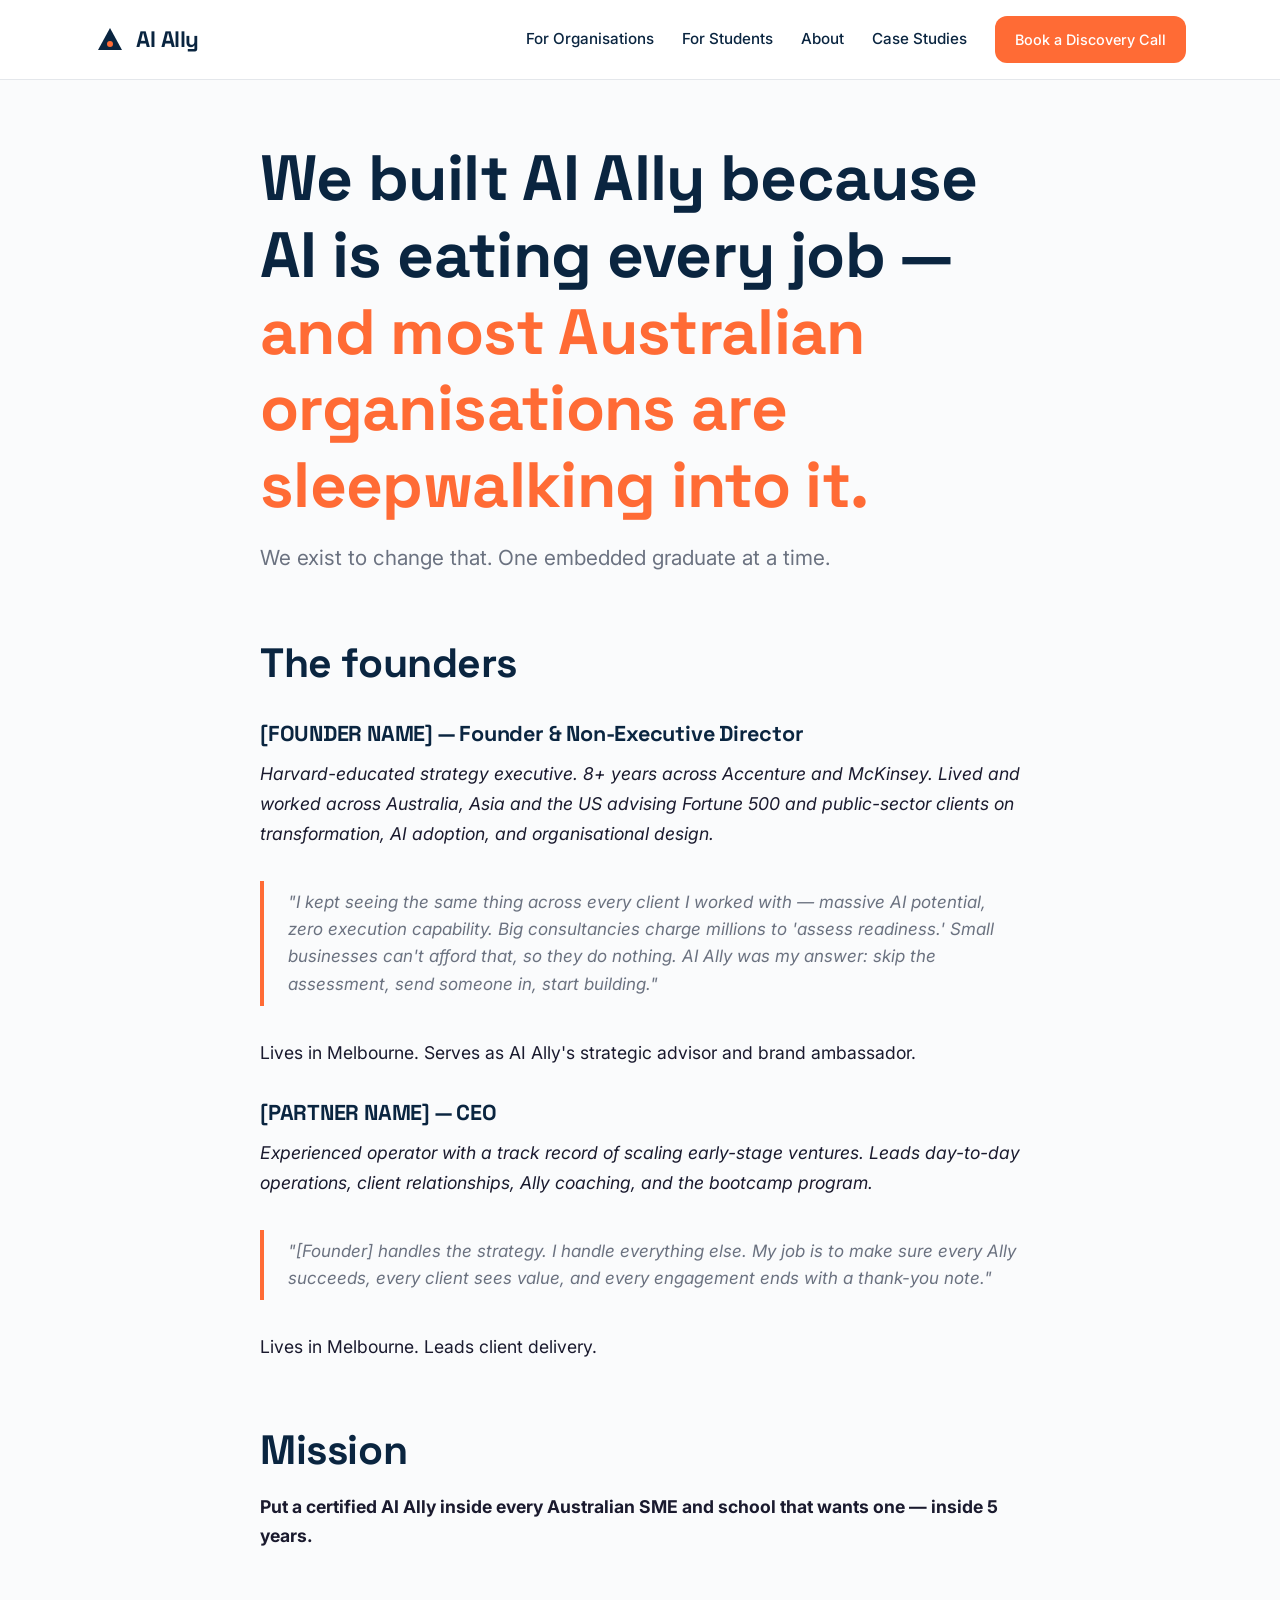
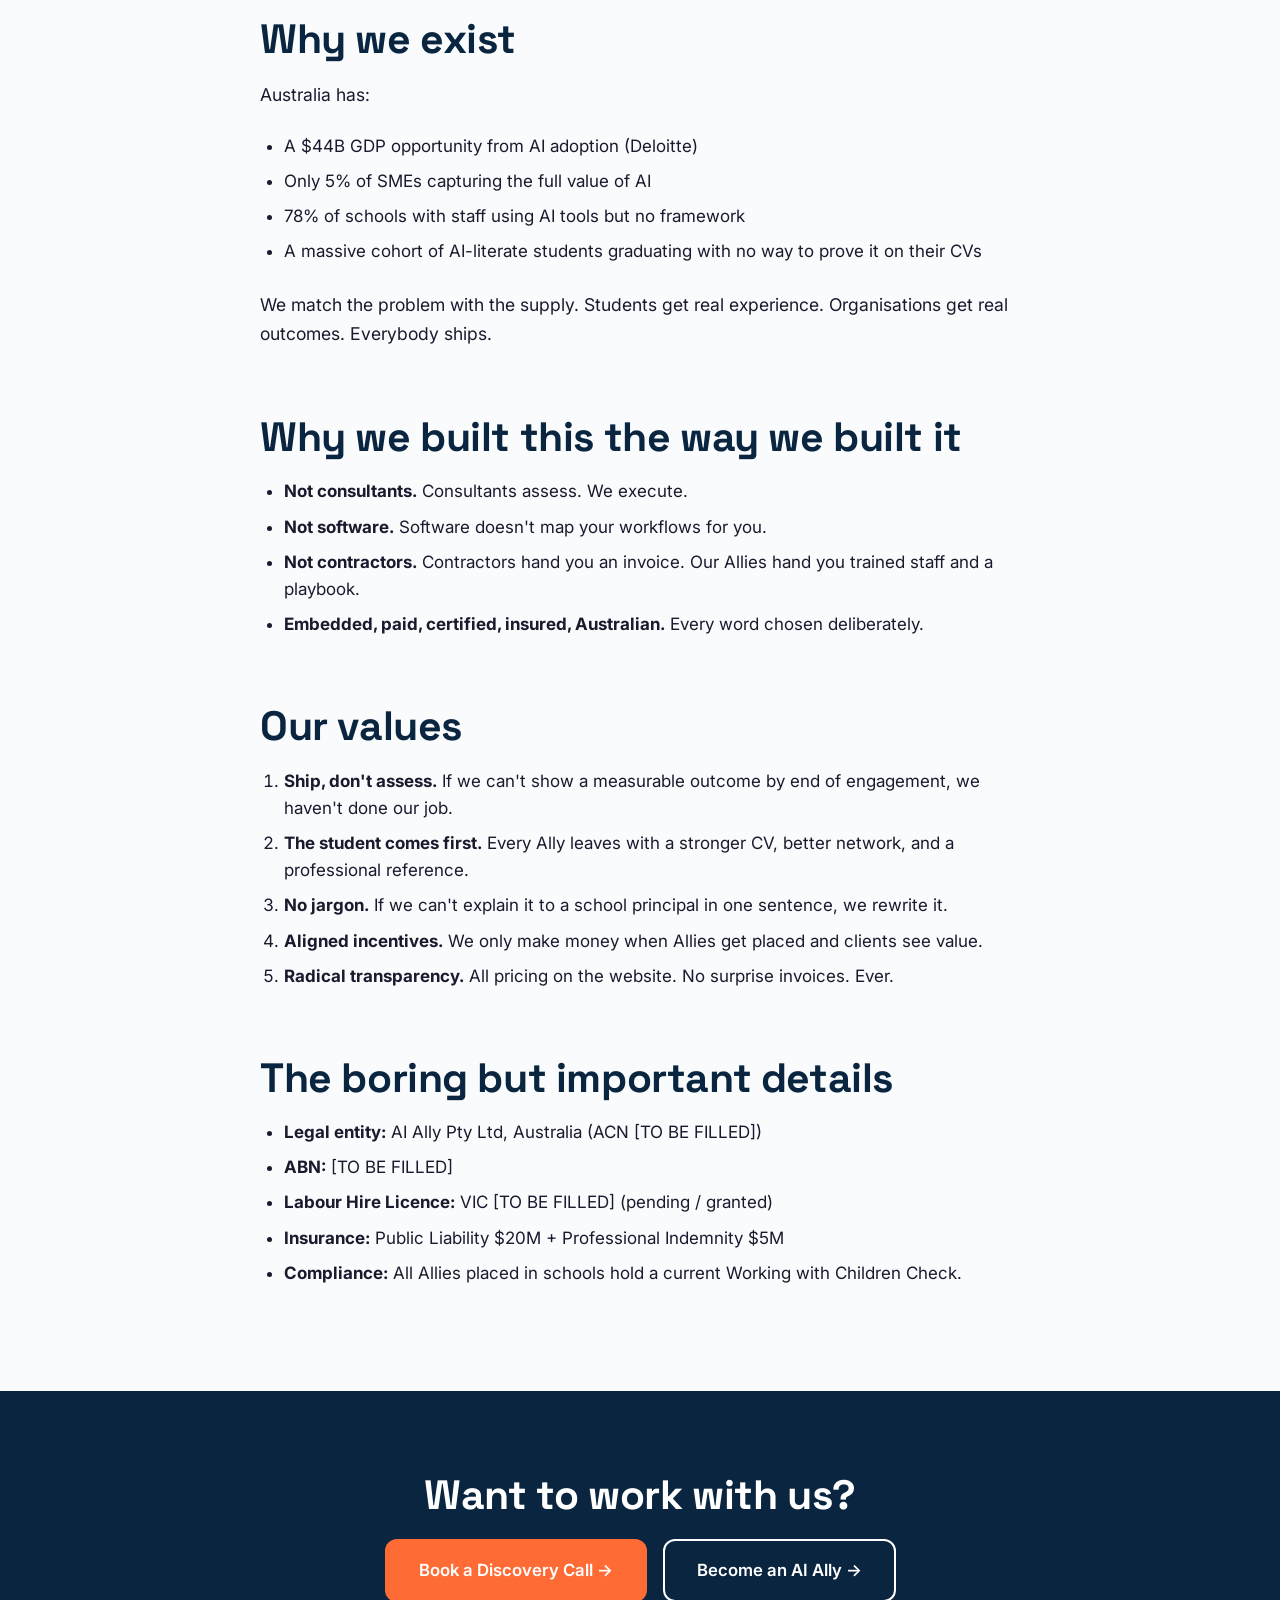
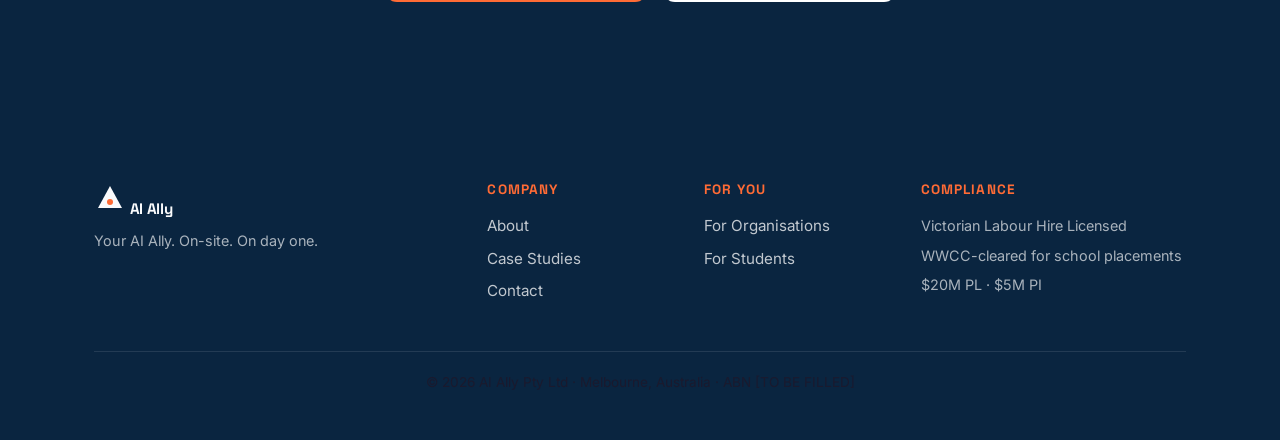
==== about.html @ 654e680d "Initial AI Ally site: 5 pages, brand locked, ready to ship" ====
<!DOCTYPE html>
<html lang="en-AU">
<head>
<meta charset="UTF-8">
<meta name="viewport" content="width=device-width, initial-scale=1.0">
<title>About — AI Ally</title>
<meta name="description" content="AI Ally was founded by a Harvard-educated strategy executive to put a certified AI specialist inside every Australian SME and school that wants one.">
<link rel="preconnect" href="https://fonts.googleapis.com">
<link rel="preconnect" href="https://fonts.gstatic.com" crossorigin>
<link href="https://fonts.googleapis.com/css2?family=Inter:wght@400;500;600&family=Space+Grotesk:wght@500;700&display=swap" rel="stylesheet">
<link rel="stylesheet" href="css/style.css">
<link rel="icon" type="image/svg+xml" href="assets/favicon.svg">
</head>
<body>

<header class="site-header">
  <div class="container nav">
    <a href="index.html" class="brand">
      <svg class="brand-mark" viewBox="0 0 32 32" aria-hidden="true"><path d="M16 4 L28 26 L4 26 Z" fill="#0A2540"/><circle cx="16" cy="20" r="3" fill="#FF6B35"/></svg>
      <span class="brand-word">AI Ally</span>
    </a>
    <nav class="nav-links">
      <a href="for-organisations.html">For Organisations</a>
      <a href="for-students.html">For Students</a>
      <a href="about.html">About</a>
      <a href="case-studies.html">Case Studies</a>
      <a href="#contact" class="btn btn-primary">Book a Discovery Call</a>
    </nav>
    <button class="nav-toggle" aria-label="Open menu" onclick="document.body.classList.toggle('nav-open')">☰</button>
  </div>
</header>

<main>

<article class="article container">

<h1>We built AI Ally because AI is eating every job —<br><span class="accent">and most Australian organisations are sleepwalking into it.</span></h1>
<p class="lede">We exist to change that. One embedded graduate at a time.</p>

<h2>The founders</h2>

<h3>[FOUNDER NAME] — Founder &amp; Non-Executive Director</h3>
<p><em>Harvard-educated strategy executive. 8+ years across Accenture and McKinsey. Lived and worked across Australia, Asia and the US advising Fortune 500 and public-sector clients on transformation, AI adoption, and organisational design.</em></p>
<blockquote>"I kept seeing the same thing across every client I worked with — massive AI potential, zero execution capability. Big consultancies charge millions to 'assess readiness.' Small businesses can't afford that, so they do nothing. AI Ally was my answer: skip the assessment, send someone in, start building."</blockquote>
<p>Lives in Melbourne. Serves as AI Ally's strategic advisor and brand ambassador.</p>

<h3>[PARTNER NAME] — CEO</h3>
<p><em>Experienced operator with a track record of scaling early-stage ventures. Leads day-to-day operations, client relationships, Ally coaching, and the bootcamp program.</em></p>
<blockquote>"[Founder] handles the strategy. I handle everything else. My job is to make sure every Ally succeeds, every client sees value, and every engagement ends with a thank-you note."</blockquote>
<p>Lives in Melbourne. Leads client delivery.</p>

<h2>Mission</h2>
<p><strong>Put a certified AI Ally inside every Australian SME and school that wants one — inside 5 years.</strong></p>

<h2>Why we exist</h2>
<p>Australia has:</p>
<ul>
  <li>A $44B GDP opportunity from AI adoption (Deloitte)</li>
  <li>Only 5% of SMEs capturing the full value of AI</li>
  <li>78% of schools with staff using AI tools but no framework</li>
  <li>A massive cohort of AI-literate students graduating with no way to prove it on their CVs</li>
</ul>
<p>We match the problem with the supply. Students get real experience. Organisations get real outcomes. Everybody ships.</p>

<h2>Why we built this the way we built it</h2>
<ul>
  <li><strong>Not consultants.</strong> Consultants assess. We execute.</li>
  <li><strong>Not software.</strong> Software doesn't map your workflows for you.</li>
  <li><strong>Not contractors.</strong> Contractors hand you an invoice. Our Allies hand you trained staff and a playbook.</li>
  <li><strong>Embedded, paid, certified, insured, Australian.</strong> Every word chosen deliberately.</li>
</ul>

<h2>Our values</h2>
<ol style="margin-left: 1.5rem;">
  <li><strong>Ship, don't assess.</strong> If we can't show a measurable outcome by end of engagement, we haven't done our job.</li>
  <li><strong>The student comes first.</strong> Every Ally leaves with a stronger CV, better network, and a professional reference.</li>
  <li><strong>No jargon.</strong> If we can't explain it to a school principal in one sentence, we rewrite it.</li>
  <li><strong>Aligned incentives.</strong> We only make money when Allies get placed and clients see value.</li>
  <li><strong>Radical transparency.</strong> All pricing on the website. No surprise invoices. Ever.</li>
</ol>

<h2>The boring but important details</h2>
<ul>
  <li><strong>Legal entity:</strong> AI Ally Pty Ltd, Australia (ACN [TO BE FILLED])</li>
  <li><strong>ABN:</strong> [TO BE FILLED]</li>
  <li><strong>Labour Hire Licence:</strong> VIC [TO BE FILLED] (pending / granted)</li>
  <li><strong>Insurance:</strong> Public Liability $20M + Professional Indemnity $5M</li>
  <li><strong>Compliance:</strong> All Allies placed in schools hold a current Working with Children Check.</li>
</ul>

</article>

<section class="cta-band" id="contact">
  <div class="container">
    <h2>Want to work with us?</h2>
    <div class="cta-row centered">
      <a href="for-organisations.html" class="btn btn-primary btn-lg">Book a Discovery Call →</a>
      <a href="for-students.html" class="btn btn-secondary btn-lg" style="color: white; border-color: white;">Become an AI Ally →</a>
    </div>
  </div>
</section>

</main>

<footer class="site-footer">
  <div class="container">
    <div class="footer-grid">
      <div>
        <a href="index.html" class="brand brand-light">
          <svg class="brand-mark" viewBox="0 0 32 32" aria-hidden="true"><path d="M16 4 L28 26 L4 26 Z" fill="#FAFBFC"/><circle cx="16" cy="20" r="3" fill="#FF6B35"/></svg>
          <span class="brand-word">AI Ally</span>
        </a>
        <p class="footer-tagline">Your AI Ally. On-site. On day one.</p>
      </div>
      <div>
        <h5>Company</h5>
        <a href="about.html">About</a>
        <a href="case-studies.html">Case Studies</a>
        <a href="#contact">Contact</a>
      </div>
      <div>
        <h5>For You</h5>
        <a href="for-organisations.html">For Organisations</a>
        <a href="for-students.html">For Students</a>
      </div>
      <div>
        <h5>Compliance</h5>
        <p>Victorian Labour Hire Licensed</p>
        <p>WWCC-cleared for school placements</p>
        <p>$20M PL · $5M PI</p>
      </div>
    </div>
    <div class="footer-bottom">
      <p>© 2026 AI Ally Pty Ltd · Melbourne, Australia · ABN [TO BE FILLED]</p>
    </div>
  </div>
</footer>

<script src="js/main.js"></script>
</body>
</html>
---- css/style.css ----
/* AI Ally — global stylesheet
   Brand: Ally Navy #0A2540 · Signal Orange #FF6B35 · Cloud White #FAFBFC · Ink #1A1A2E · Graphite #6B7280 · Mint #10B981
   Fonts: Space Grotesk (700) headings · Inter (400/500) body
*/

:root {
  --navy: #0A2540;
  --orange: #FF6B35;
  --white: #FAFBFC;
  --ink: #1A1A2E;
  --graphite: #6B7280;
  --mint: #10B981;
  --cloud: #F4F6F8;
  --border: #E4E7EB;
  --max: 1140px;
  --radius: 12px;
  --shadow: 0 2px 24px rgba(10, 37, 64, 0.08);
}

* { box-sizing: border-box; margin: 0; padding: 0; }

html { scroll-behavior: smooth; }

body {
  font-family: 'Inter', system-ui, -apple-system, sans-serif;
  font-size: 17px;
  line-height: 1.6;
  color: var(--ink);
  background: var(--white);
  -webkit-font-smoothing: antialiased;
}

h1, h2, h3, h4, h5 {
  font-family: 'Space Grotesk', system-ui, sans-serif;
  font-weight: 700;
  color: var(--navy);
  line-height: 1.2;
  letter-spacing: -0.01em;
}

h1 { font-size: clamp(2.4rem, 5vw, 4rem); margin-bottom: 1.5rem; }
h2 { font-size: clamp(1.8rem, 3.2vw, 2.6rem); margin-bottom: 1.2rem; }
h3 { font-size: 1.35rem; margin-bottom: 0.8rem; }
h4 { font-size: 1.15rem; margin-bottom: 0.6rem; }
h5 { font-size: 0.85rem; text-transform: uppercase; letter-spacing: 0.08em; color: var(--graphite); margin-bottom: 1rem; }

p { margin-bottom: 1rem; color: var(--ink); }

a { color: var(--navy); text-decoration: none; transition: color 0.2s; }
a:hover { color: var(--orange); }

.container { max-width: var(--max); margin: 0 auto; padding: 0 24px; }

.accent { color: var(--orange); }

/* Buttons */
.btn {
  display: inline-block;
  padding: 12px 24px;
  border-radius: var(--radius);
  font-weight: 600;
  font-family: inherit;
  font-size: 0.95rem;
  cursor: pointer;
  border: 2px solid transparent;
  transition: transform 0.15s, box-shadow 0.15s, background 0.15s;
  text-align: center;
}
.btn-lg { padding: 16px 32px; font-size: 1.05rem; }
.btn-primary { background: var(--orange); color: white; }
.btn-primary:hover { background: #e85a26; color: white; transform: translateY(-1px); box-shadow: 0 4px 16px rgba(255, 107, 53, 0.3); }
.btn-secondary { background: transparent; color: var(--navy); border-color: var(--navy); }
.btn-secondary:hover { background: var(--navy); color: white; }

/* Header */
.site-header {
  background: white;
  border-bottom: 1px solid var(--border);
  position: sticky;
  top: 0;
  z-index: 100;
}
.nav {
  display: flex;
  align-items: center;
  justify-content: space-between;
  padding: 16px 24px;
}
.brand {
  display: flex;
  align-items: center;
  gap: 10px;
  font-family: 'Space Grotesk', sans-serif;
  font-weight: 700;
  font-size: 1.4rem;
  color: var(--navy);
  letter-spacing: -0.02em;
}
.brand-mark { width: 32px; height: 32px; }
.brand-light { color: var(--white); }
.brand-light .brand-word { color: var(--white); }

.nav-links {
  display: flex;
  align-items: center;
  gap: 28px;
}
.nav-links a { font-weight: 500; font-size: 0.95rem; }
.nav-links .btn { font-size: 0.9rem; padding: 10px 18px; }

.nav-toggle {
  display: none;
  background: none;
  border: none;
  font-size: 1.6rem;
  cursor: pointer;
  color: var(--navy);
}

/* Hero */
.hero {
  padding: 100px 0 80px;
  background: linear-gradient(180deg, #FAFBFC 0%, #F4F6F8 100%);
  text-align: center;
}
.hero h1 { max-width: 18ch; margin: 0 auto 1.5rem; }
.lede {
  font-size: 1.25rem;
  color: var(--graphite);
  max-width: 56ch;
  margin: 0 auto 2.5rem;
  line-height: 1.5;
}
.cta-row {
  display: flex;
  gap: 16px;
  justify-content: center;
  flex-wrap: wrap;
  margin-bottom: 2.5rem;
}
.cta-row.centered { justify-content: center; }
.credibility {
  font-size: 0.9rem;
  color: var(--graphite);
  font-weight: 500;
  margin: 0;
}

/* Sections */
section { padding: 80px 0; }
section.value-props { background: white; }
section.how-it-works { background: var(--cloud); }
section.social-proof { background: white; padding: 60px 0; }
section.cta-band { background: var(--navy); color: white; text-align: center; }
section.cta-band h2 { color: white; }
section.cta-band p { color: rgba(255,255,255,0.85); margin-bottom: 2rem; font-size: 1.15rem; }

/* Grid */
.grid-3 {
  display: grid;
  grid-template-columns: repeat(auto-fit, minmax(280px, 1fr));
  gap: 28px;
  margin-top: 2rem;
}
.card {
  background: white;
  padding: 32px 28px;
  border-radius: var(--radius);
  border: 1px solid var(--border);
  transition: transform 0.2s, box-shadow 0.2s;
}
.card:hover { transform: translateY(-4px); box-shadow: var(--shadow); }
.card-num {
  font-family: 'Space Grotesk', sans-serif;
  font-weight: 700;
  font-size: 0.85rem;
  color: var(--orange);
  letter-spacing: 0.08em;
  margin-bottom: 1rem;
}
.card p { color: var(--graphite); margin-bottom: 0; }

/* Steps */
.steps {
  display: grid;
  grid-template-columns: repeat(auto-fit, minmax(240px, 1fr));
  gap: 28px;
  margin-top: 2rem;
}
.step { text-align: center; padding: 16px; }
.step-num {
  display: inline-flex;
  align-items: center;
  justify-content: center;
  width: 56px;
  height: 56px;
  background: var(--orange);
  color: white;
  border-radius: 50%;
  font-family: 'Space Grotesk', sans-serif;
  font-weight: 700;
  font-size: 1.3rem;
  margin-bottom: 1rem;
}
.step h4 { color: var(--navy); }
.step p { color: var(--graphite); }

/* Social proof */
.social-proof blockquote {
  max-width: 720px;
  margin: 0 auto;
  font-family: 'Space Grotesk', sans-serif;
  font-weight: 500;
  font-size: 1.4rem;
  line-height: 1.5;
  color: var(--navy);
  text-align: center;
  font-style: italic;
}
.social-proof cite {
  display: block;
  margin-top: 1.5rem;
  font-size: 0.95rem;
  color: var(--graphite);
  font-style: normal;
  font-family: 'Inter', sans-serif;
  font-weight: 500;
}

/* Article (long-form pages) */
.article {
  padding: 60px 0 80px;
  max-width: 760px;
  margin: 0 auto;
}
.article h1 { text-align: left; margin-bottom: 1rem; }
.article h2 { margin-top: 3rem; margin-bottom: 1rem; padding-top: 1rem; }
.article h3 { margin-top: 2rem; margin-bottom: 0.8rem; }
.article p { font-size: 1.1rem; line-height: 1.7; margin-bottom: 1.4rem; color: var(--ink); }
.article ul { margin: 1rem 0 1.5rem 1.5rem; }
.article li { margin-bottom: 0.5rem; line-height: 1.6; }
.article .lede { text-align: left; max-width: none; margin: 0 0 2rem; font-size: 1.3rem; color: var(--graphite); }
.article blockquote { border-left: 4px solid var(--orange); padding: 0.5rem 0 0.5rem 1.5rem; margin: 2rem 0; font-style: italic; color: var(--graphite); }

/* Pricing table */
.pricing {
  display: grid;
  grid-template-columns: repeat(auto-fit, minmax(260px, 1fr));
  gap: 24px;
  margin: 2rem 0;
}
.tier {
  background: white;
  border: 1px solid var(--border);
  border-radius: var(--radius);
  padding: 28px;
  text-align: center;
}
.tier.featured { border-color: var(--orange); border-width: 2px; box-shadow: var(--shadow); }
.tier h3 { color: var(--navy); margin-bottom: 0.5rem; }
.tier .scope { color: var(--graphite); font-size: 0.95rem; margin-bottom: 1rem; min-height: 3rem; }
.tier .price { font-family: 'Space Grotesk', sans-serif; font-weight: 700; font-size: 1.8rem; color: var(--orange); margin-bottom: 0.5rem; }
.tier .price-note { font-size: 0.85rem; color: var(--graphite); }

/* FAQ */
.faq details {
  background: var(--cloud);
  padding: 20px 24px;
  border-radius: var(--radius);
  margin-bottom: 12px;
  border: 1px solid var(--border);
}
.faq summary {
  cursor: pointer;
  font-weight: 600;
  color: var(--navy);
  list-style: none;
  font-size: 1.05rem;
}
.faq summary::-webkit-details-marker { display: none; }
.faq summary::after {
  content: '+';
  float: right;
  font-size: 1.4rem;
  color: var(--orange);
  font-weight: 700;
  transition: transform 0.2s;
}
.faq details[open] summary::after { content: '−'; }
.faq details p { margin-top: 1rem; margin-bottom: 0; color: var(--ink); }

/* Footer */
.site-footer {
  background: var(--navy);
  color: white;
  padding: 60px 0 30px;
}
.footer-grid {
  display: grid;
  grid-template-columns: 2fr 1fr 1fr 1.5fr;
  gap: 40px;
  margin-bottom: 40px;
}
.footer-grid h5 { color: var(--orange); }
.footer-grid a { display: block; color: rgba(255,255,255,0.75); margin-bottom: 8px; font-size: 0.95rem; }
.footer-grid a:hover { color: var(--orange); }
.footer-grid p { color: rgba(255,255,255,0.65); font-size: 0.9rem; margin-bottom: 6px; }
.footer-tagline { color: rgba(255,255,255,0.7); margin-top: 0.5rem; font-size: 0.9rem; }
.footer-bottom {
  border-top: 1px solid rgba(255,255,255,0.1);
  padding-top: 20px;
  text-align: center;
  font-size: 0.85rem;
  color: rgba(255,255,255,0.5);
}

/* Responsive */
@media (max-width: 820px) {
  .nav-links { display: none; position: fixed; top: 64px; left: 0; right: 0; flex-direction: column; background: white; padding: 24px; gap: 16px; box-shadow: 0 4px 12px rgba(0,0,0,0.06); }
  body.nav-open .nav-links { display: flex; }
  .nav-toggle { display: block; }
  .footer-grid { grid-template-columns: 1fr 1fr; gap: 30px; }
  section { padding: 60px 0; }
  .hero { padding: 60px 0; }
}

@media (max-width: 480px) {
  .footer-grid { grid-template-columns: 1fr; }
  .btn-lg { width: 100%; }
  .cta-row { flex-direction: column; align-items: stretch; }
}
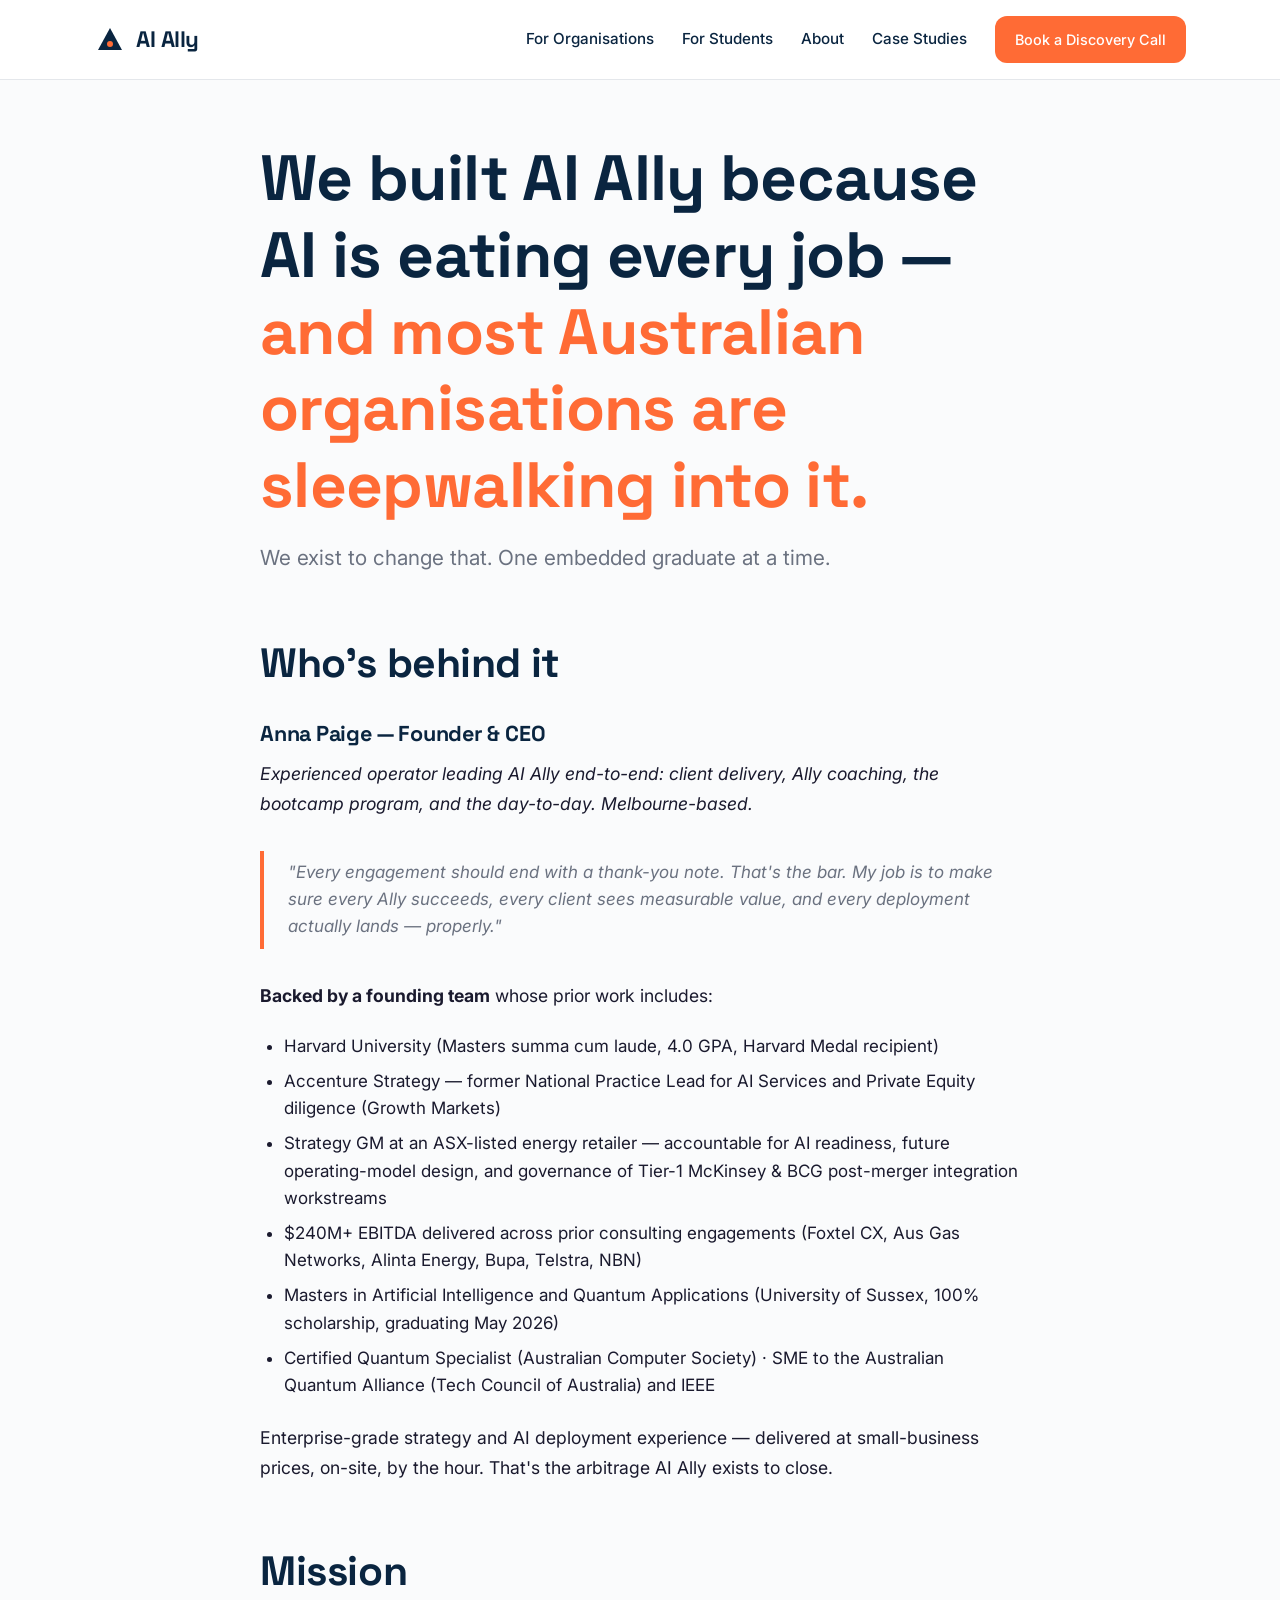
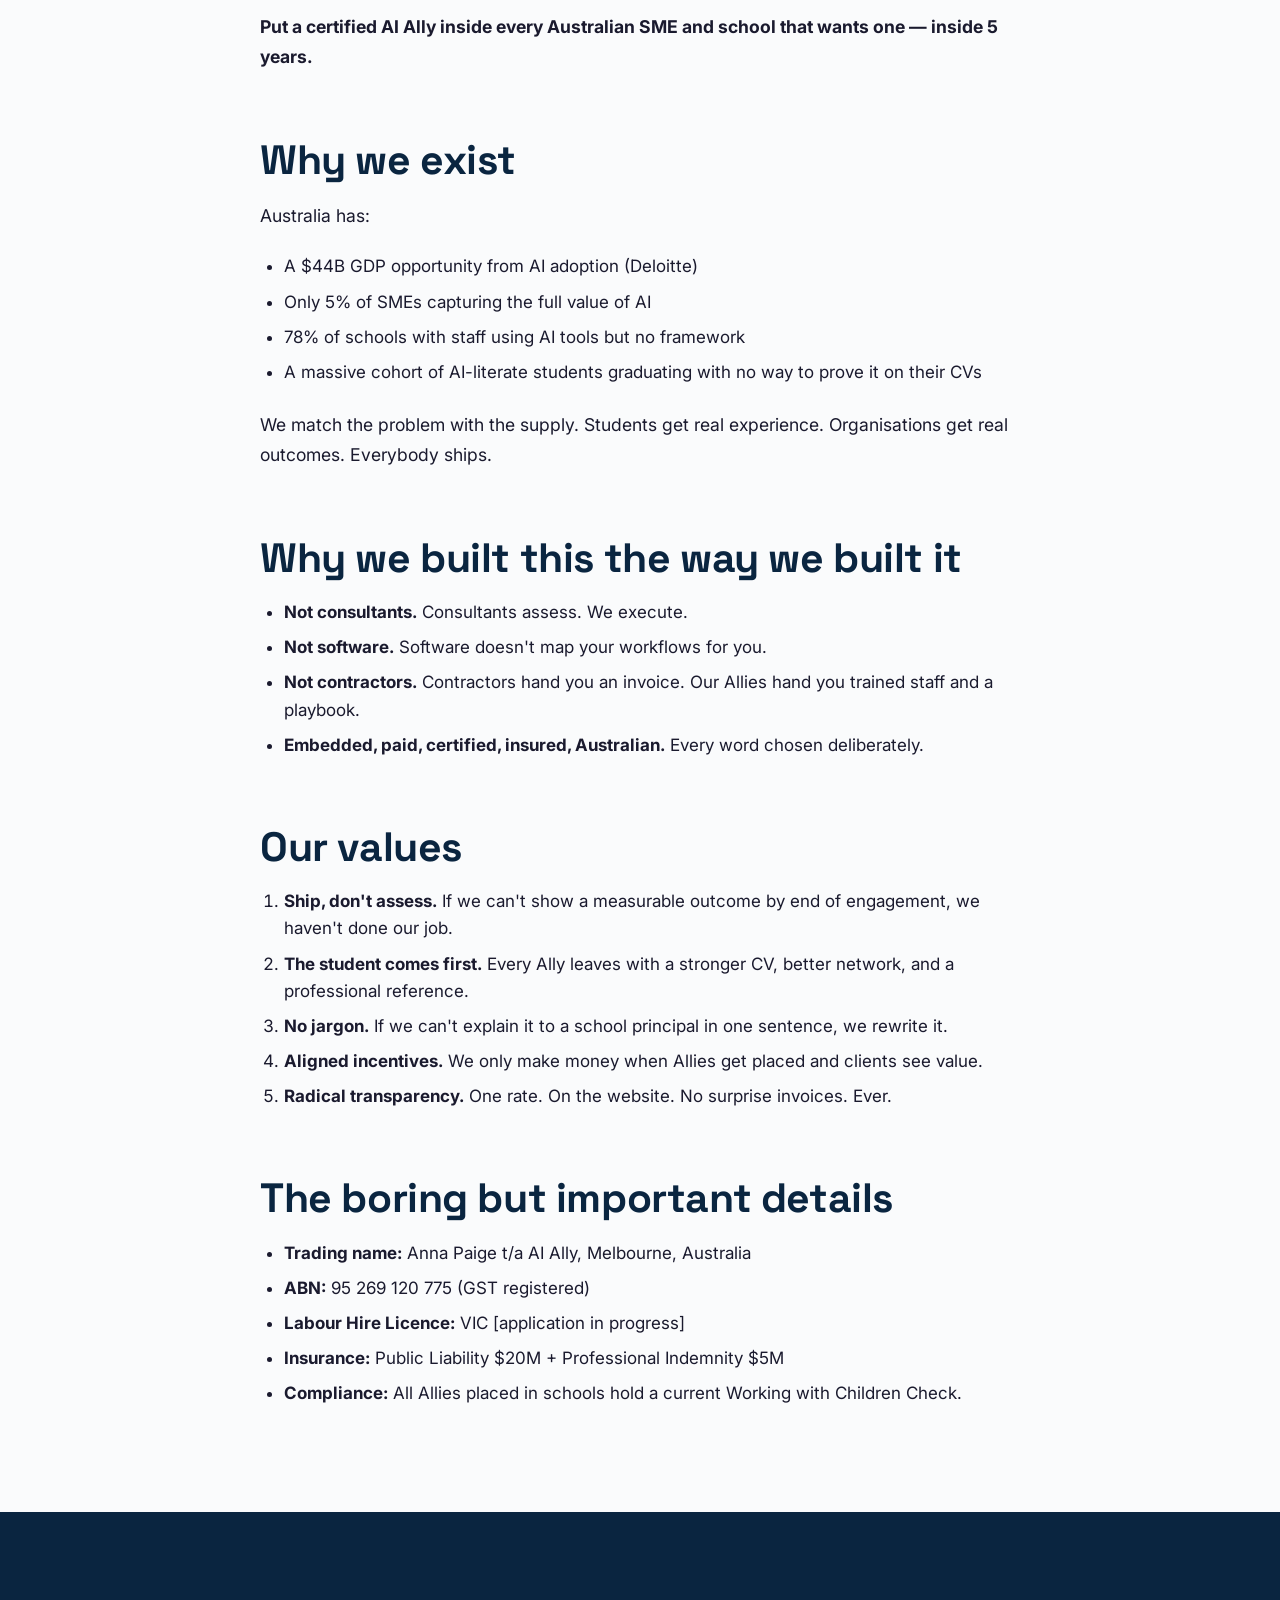
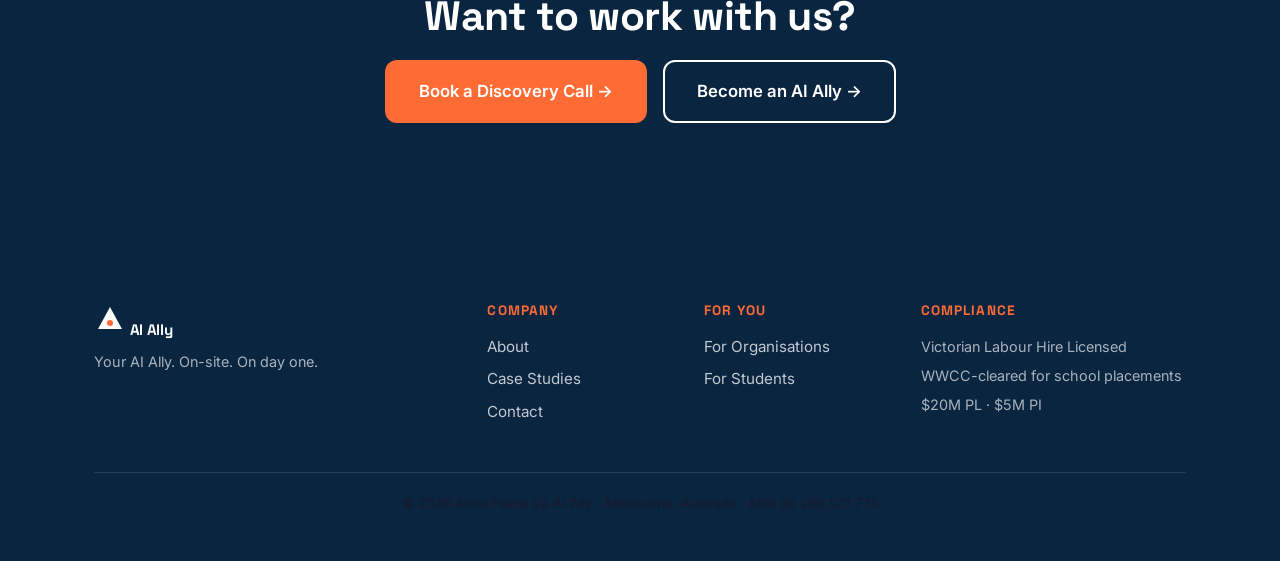
==== commit 5aa9c0bb: "Complete website content: CV-grounded case studies, student testimonials, bind aially.com.au - index" ====
--- a/about.html
+++ b/about.html
@@ -4,7 +4,7 @@
 <meta charset="UTF-8">
 <meta name="viewport" content="width=device-width, initial-scale=1.0">
 <title>About — AI Ally</title>
-<meta name="description" content="AI Ally was founded by a Harvard-educated strategy executive to put a certified AI specialist inside every Australian SME and school that wants one.">
+<meta name="description" content="AI Ally puts a certified AI specialist inside every Australian SME and school that wants one. Drop-in genius, by the hour.">
 <link rel="preconnect" href="https://fonts.googleapis.com">
 <link rel="preconnect" href="https://fonts.gstatic.com" crossorigin>
 <link href="https://fonts.googleapis.com/css2?family=Inter:wght@400;500;600&family=Space+Grotesk:wght@500;700&display=swap" rel="stylesheet">
@@ -37,17 +37,22 @@
 <h1>We built AI Ally because AI is eating every job —<br><span class="accent">and most Australian organisations are sleepwalking into it.</span></h1>
 <p class="lede">We exist to change that. One embedded graduate at a time.</p>
 
-<h2>The founders</h2>
+<h2>Who's behind it</h2>
 
-<h3>[FOUNDER NAME] — Founder &amp; Non-Executive Director</h3>
-<p><em>Harvard-educated strategy executive. 8+ years across Accenture and McKinsey. Lived and worked across Australia, Asia and the US advising Fortune 500 and public-sector clients on transformation, AI adoption, and organisational design.</em></p>
-<blockquote>"I kept seeing the same thing across every client I worked with — massive AI potential, zero execution capability. Big consultancies charge millions to 'assess readiness.' Small businesses can't afford that, so they do nothing. AI Ally was my answer: skip the assessment, send someone in, start building."</blockquote>
-<p>Lives in Melbourne. Serves as AI Ally's strategic advisor and brand ambassador.</p>
+<h3>Anna Paige — Founder &amp; CEO</h3>
+<p><em>Experienced operator leading AI Ally end-to-end: client delivery, Ally coaching, the bootcamp program, and the day-to-day. Melbourne-based.</em></p>
+<blockquote>"Every engagement should end with a thank-you note. That's the bar. My job is to make sure every Ally succeeds, every client sees measurable value, and every deployment actually lands — properly."</blockquote>
 
-<h3>[PARTNER NAME] — CEO</h3>
-<p><em>Experienced operator with a track record of scaling early-stage ventures. Leads day-to-day operations, client relationships, Ally coaching, and the bootcamp program.</em></p>
-<blockquote>"[Founder] handles the strategy. I handle everything else. My job is to make sure every Ally succeeds, every client sees value, and every engagement ends with a thank-you note."</blockquote>
-<p>Lives in Melbourne. Leads client delivery.</p>
+<p><strong>Backed by a founding team</strong> whose prior work includes:</p>
+<ul>
+  <li>Harvard University (Masters summa cum laude, 4.0 GPA, Harvard Medal recipient)</li>
+  <li>Accenture Strategy — former National Practice Lead for AI Services and Private Equity diligence (Growth Markets)</li>
+  <li>Strategy GM at an ASX-listed energy retailer — accountable for AI readiness, future operating-model design, and governance of Tier-1 McKinsey &amp; BCG post-merger integration workstreams</li>
+  <li>$240M+ EBITDA delivered across prior consulting engagements (Foxtel CX, Aus Gas Networks, Alinta Energy, Bupa, Telstra, NBN)</li>
+  <li>Masters in Artificial Intelligence and Quantum Applications (University of Sussex, 100% scholarship, graduating May 2026)</li>
+  <li>Certified Quantum Specialist (Australian Computer Society) · SME to the Australian Quantum Alliance (Tech Council of Australia) and IEEE</li>
+</ul>
+<p>Enterprise-grade strategy and AI deployment experience — delivered at small-business prices, on-site, by the hour. That's the arbitrage AI Ally exists to close.</p>
 
 <h2>Mission</h2>
 <p><strong>Put a certified AI Ally inside every Australian SME and school that wants one — inside 5 years.</strong></p>
@@ -76,14 +81,14 @@
   <li><strong>The student comes first.</strong> Every Ally leaves with a stronger CV, better network, and a professional reference.</li>
   <li><strong>No jargon.</strong> If we can't explain it to a school principal in one sentence, we rewrite it.</li>
   <li><strong>Aligned incentives.</strong> We only make money when Allies get placed and clients see value.</li>
-  <li><strong>Radical transparency.</strong> All pricing on the website. No surprise invoices. Ever.</li>
+  <li><strong>Radical transparency.</strong> One rate. On the website. No surprise invoices. Ever.</li>
 </ol>
 
 <h2>The boring but important details</h2>
 <ul>
-  <li><strong>Legal entity:</strong> AI Ally Pty Ltd, Australia (ACN [TO BE FILLED])</li>
-  <li><strong>ABN:</strong> [TO BE FILLED]</li>
-  <li><strong>Labour Hire Licence:</strong> VIC [TO BE FILLED] (pending / granted)</li>
+  <li><strong>Trading name:</strong> Anna Paige t/a AI Ally, Melbourne, Australia</li>
+  <li><strong>ABN:</strong> 95 269 120 775 (GST registered)</li>
+  <li><strong>Labour Hire Licence:</strong> VIC [application in progress]</li>
   <li><strong>Insurance:</strong> Public Liability $20M + Professional Indemnity $5M</li>
   <li><strong>Compliance:</strong> All Allies placed in schools hold a current Working with Children Check.</li>
 </ul>
@@ -131,7 +136,7 @@
       </div>
     </div>
     <div class="footer-bottom">
-      <p>© 2026 AI Ally Pty Ltd · Melbourne, Australia · ABN [TO BE FILLED]</p>
+      <p>© 2026 Anna Paige t/a AI Ally · Melbourne, Australia · ABN 95 269 120 775</p>
     </div>
   </div>
 </footer>
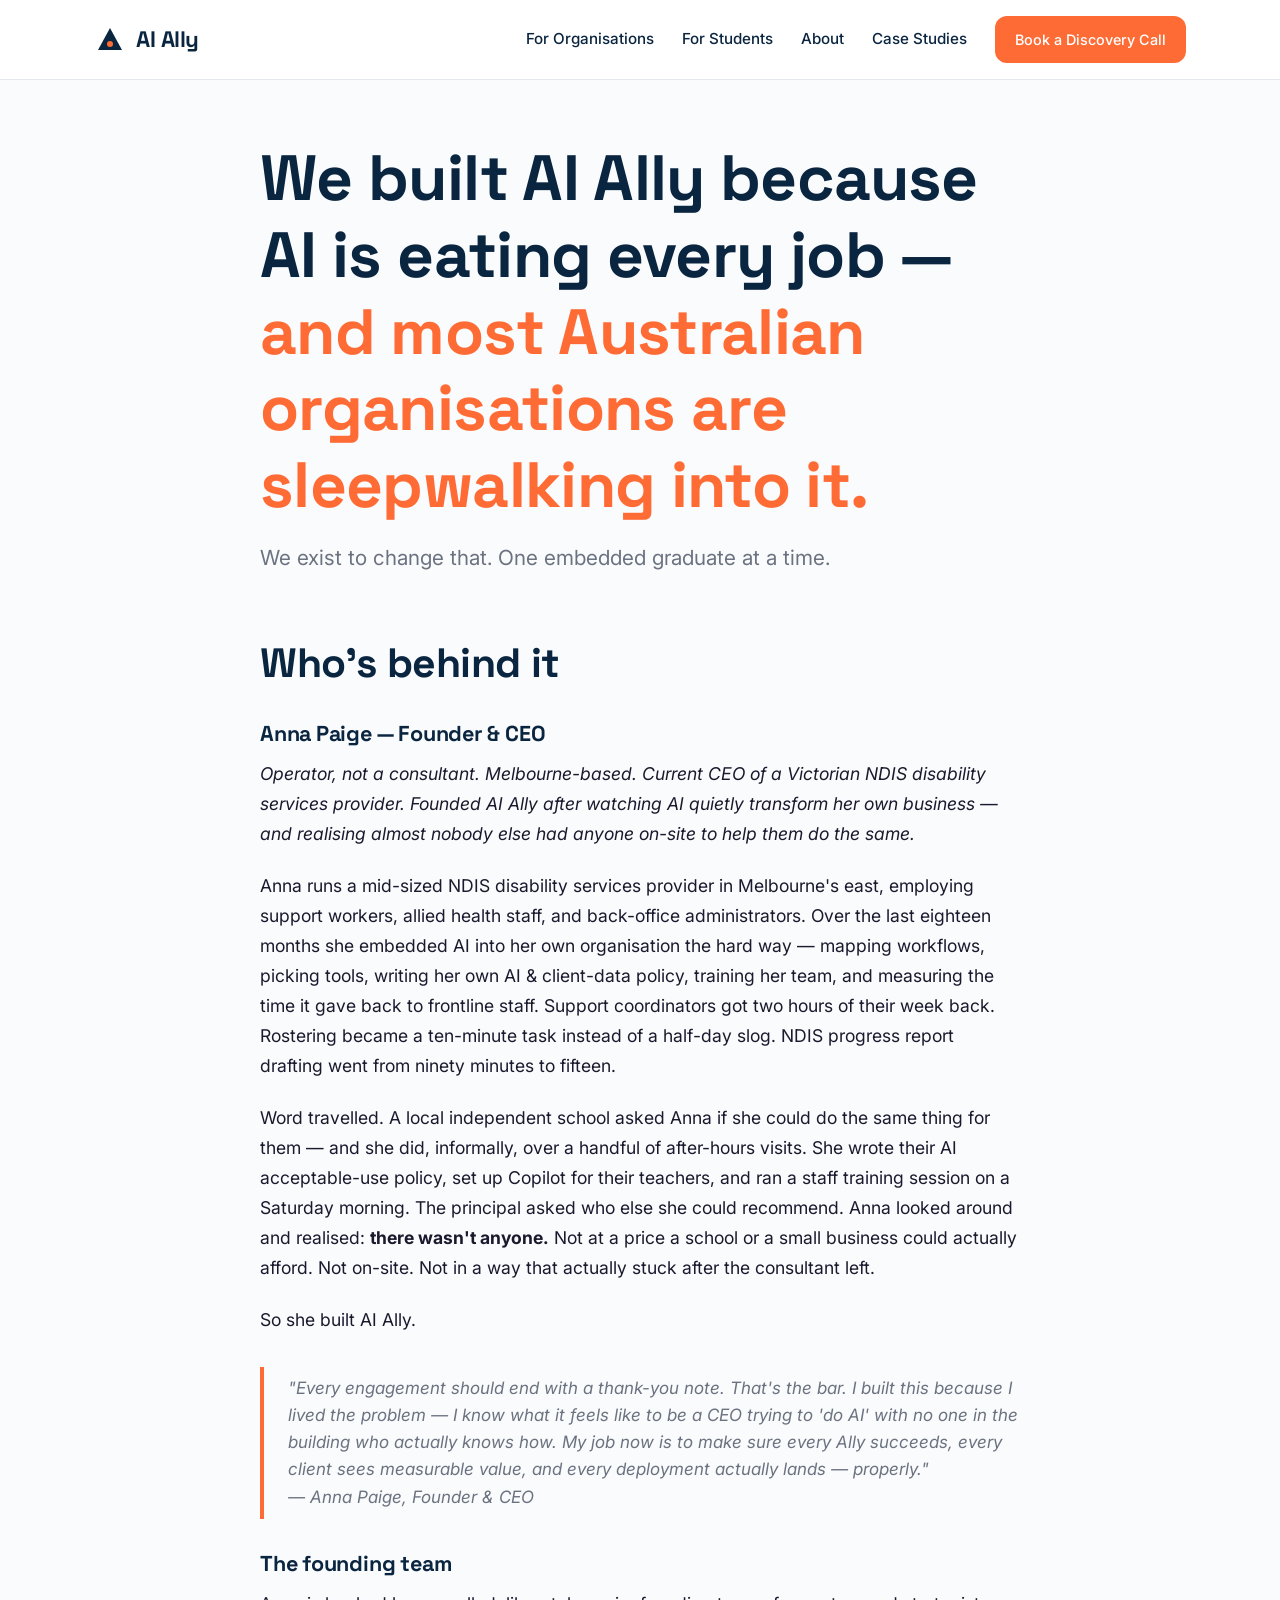
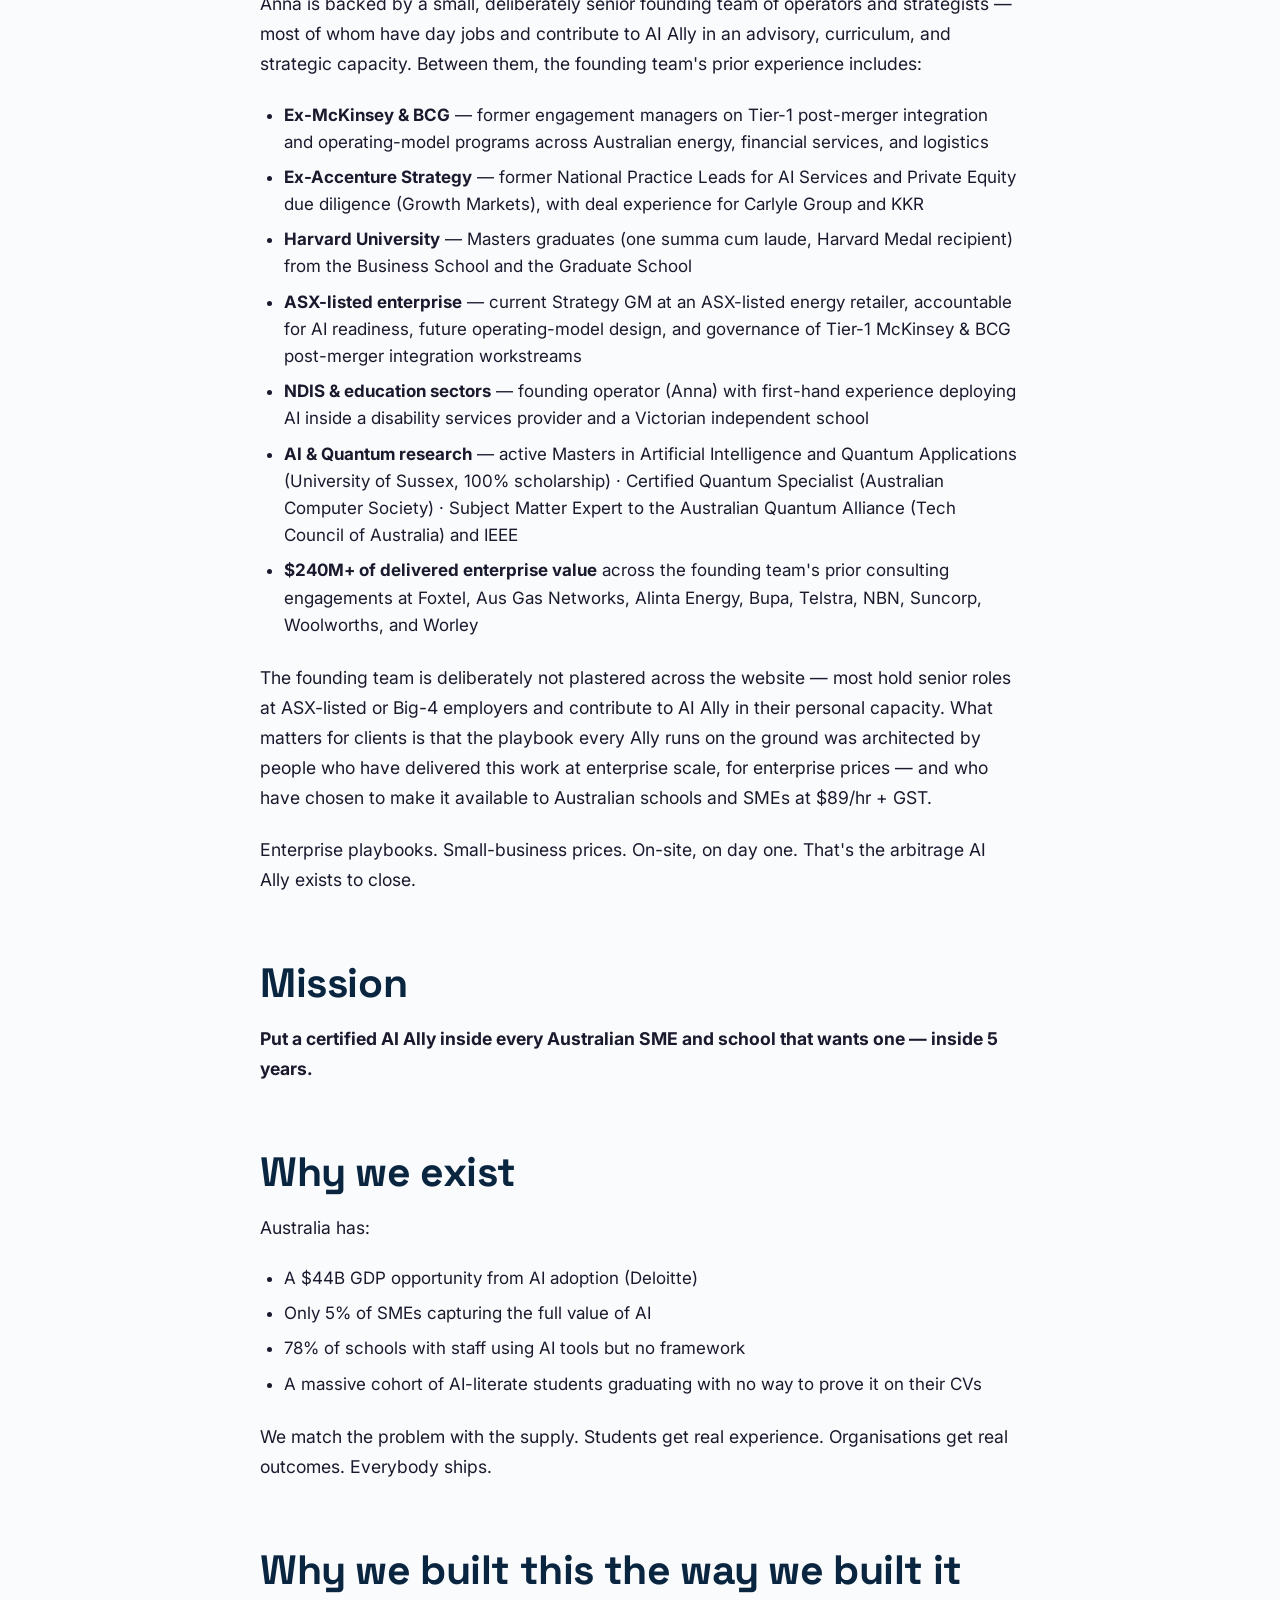
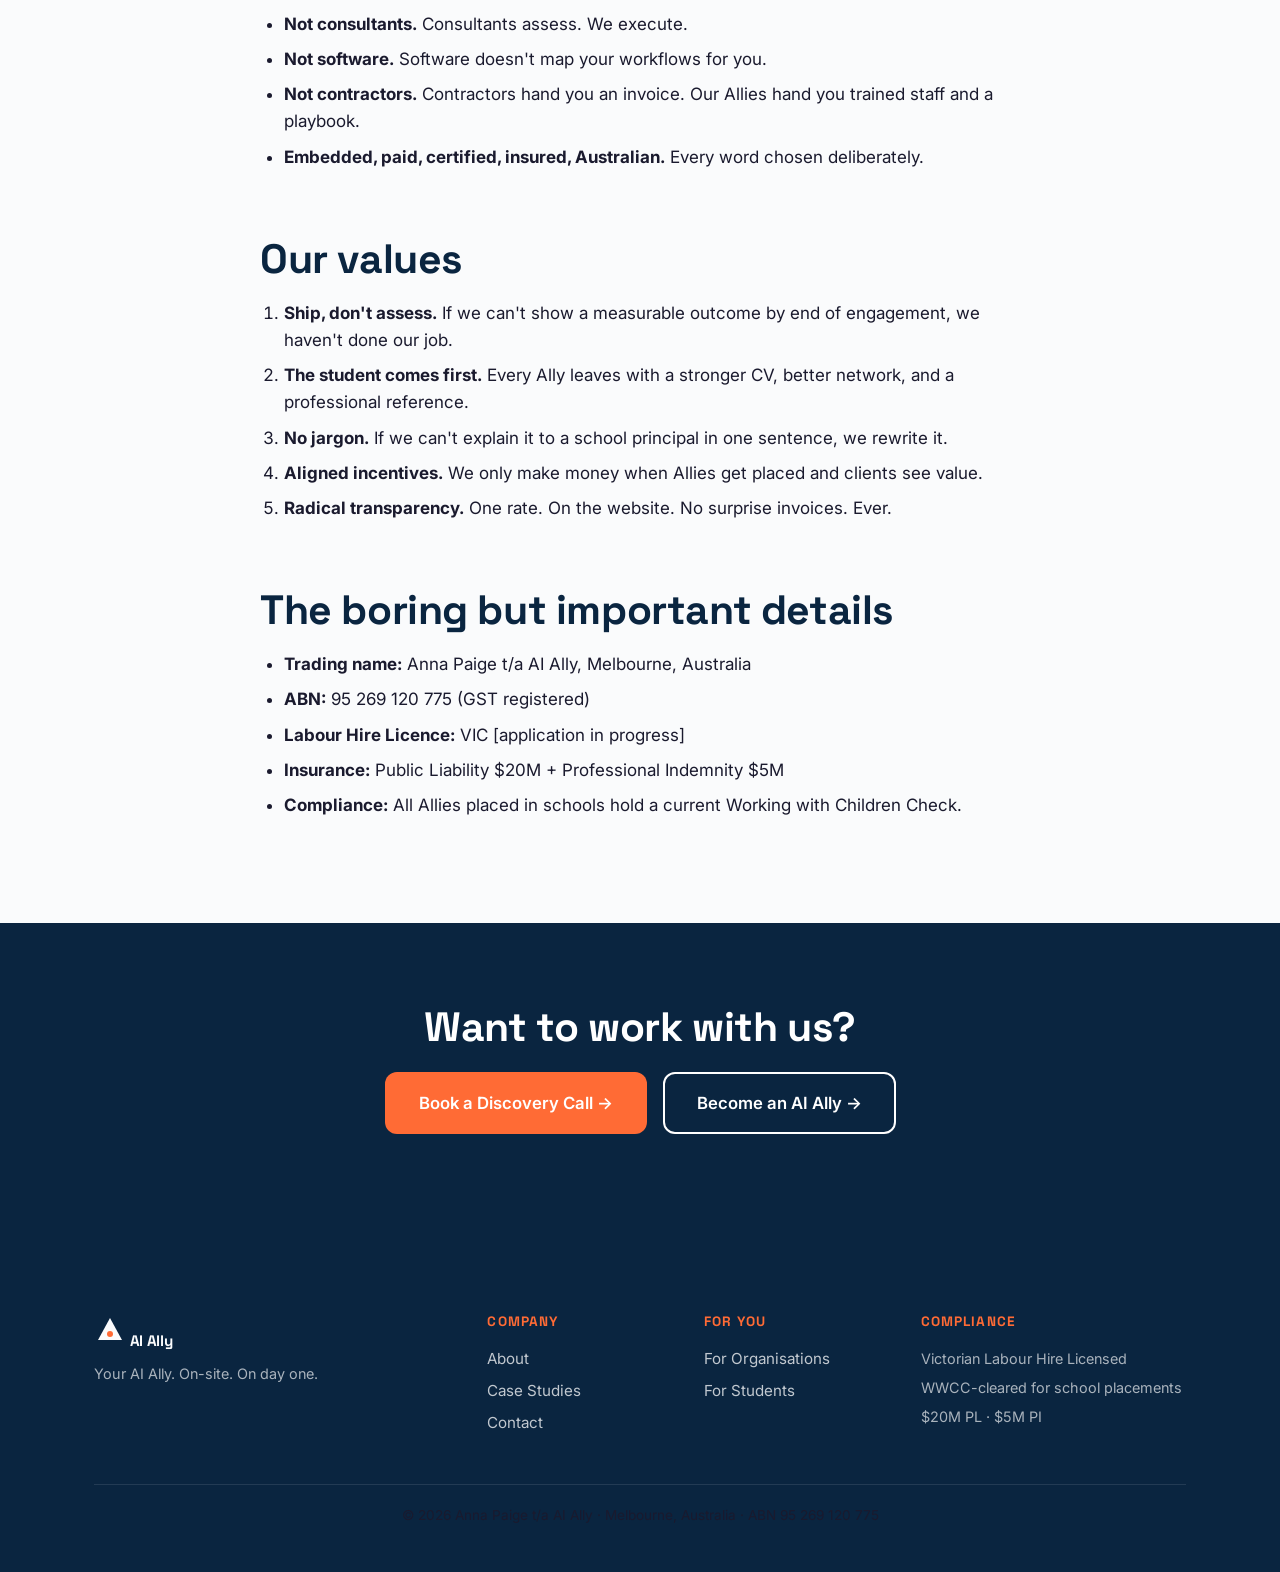
==== commit bf53173c: "Rewrite about: Anna Paige NDIS-CEO origin story + broaden founding team voice - about.html: Anna Pai" ====
--- a/about.html
+++ b/about.html
@@ -40,19 +40,29 @@
 <h2>Who's behind it</h2>
 
 <h3>Anna Paige — Founder &amp; CEO</h3>
-<p><em>Experienced operator leading AI Ally end-to-end: client delivery, Ally coaching, the bootcamp program, and the day-to-day. Melbourne-based.</em></p>
-<blockquote>"Every engagement should end with a thank-you note. That's the bar. My job is to make sure every Ally succeeds, every client sees measurable value, and every deployment actually lands — properly."</blockquote>
+<p><em>Operator, not a consultant. Melbourne-based. Current CEO of a Victorian NDIS disability services provider. Founded AI Ally after watching AI quietly transform her own business — and realising almost nobody else had anyone on-site to help them do the same.</em></p>
 
-<p><strong>Backed by a founding team</strong> whose prior work includes:</p>
+<p>Anna runs a mid-sized NDIS disability services provider in Melbourne's east, employing support workers, allied health staff, and back-office administrators. Over the last eighteen months she embedded AI into her own organisation the hard way — mapping workflows, picking tools, writing her own AI &amp; client-data policy, training her team, and measuring the time it gave back to frontline staff. Support coordinators got two hours of their week back. Rostering became a ten-minute task instead of a half-day slog. NDIS progress report drafting went from ninety minutes to fifteen.</p>
+
+<p>Word travelled. A local independent school asked Anna if she could do the same thing for them — and she did, informally, over a handful of after-hours visits. She wrote their AI acceptable-use policy, set up Copilot for their teachers, and ran a staff training session on a Saturday morning. The principal asked who else she could recommend. Anna looked around and realised: <strong>there wasn't anyone.</strong> Not at a price a school or a small business could actually afford. Not on-site. Not in a way that actually stuck after the consultant left.</p>
+
+<p>So she built AI Ally.</p>
+
+<blockquote>"Every engagement should end with a thank-you note. That's the bar. I built this because I lived the problem — I know what it feels like to be a CEO trying to 'do AI' with no one in the building who actually knows how. My job now is to make sure every Ally succeeds, every client sees measurable value, and every deployment actually lands — properly."<br>— Anna Paige, Founder &amp; CEO</blockquote>
+
+<h3>The founding team</h3>
+<p>Anna is backed by a small, deliberately senior founding team of operators and strategists — most of whom have day jobs and contribute to AI Ally in an advisory, curriculum, and strategic capacity. Between them, the founding team's prior experience includes:</p>
 <ul>
-  <li>Harvard University (Masters summa cum laude, 4.0 GPA, Harvard Medal recipient)</li>
-  <li>Accenture Strategy — former National Practice Lead for AI Services and Private Equity diligence (Growth Markets)</li>
-  <li>Strategy GM at an ASX-listed energy retailer — accountable for AI readiness, future operating-model design, and governance of Tier-1 McKinsey &amp; BCG post-merger integration workstreams</li>
-  <li>$240M+ EBITDA delivered across prior consulting engagements (Foxtel CX, Aus Gas Networks, Alinta Energy, Bupa, Telstra, NBN)</li>
-  <li>Masters in Artificial Intelligence and Quantum Applications (University of Sussex, 100% scholarship, graduating May 2026)</li>
-  <li>Certified Quantum Specialist (Australian Computer Society) · SME to the Australian Quantum Alliance (Tech Council of Australia) and IEEE</li>
+  <li><strong>Ex-McKinsey &amp; BCG</strong> — former engagement managers on Tier-1 post-merger integration and operating-model programs across Australian energy, financial services, and logistics</li>
+  <li><strong>Ex-Accenture Strategy</strong> — former National Practice Leads for AI Services and Private Equity due diligence (Growth Markets), with deal experience for Carlyle Group and KKR</li>
+  <li><strong>Harvard University</strong> — Masters graduates (one summa cum laude, Harvard Medal recipient) from the Business School and the Graduate School</li>
+  <li><strong>ASX-listed enterprise</strong> — current Strategy GM at an ASX-listed energy retailer, accountable for AI readiness, future operating-model design, and governance of Tier-1 McKinsey &amp; BCG post-merger integration workstreams</li>
+  <li><strong>NDIS &amp; education sectors</strong> — founding operator (Anna) with first-hand experience deploying AI inside a disability services provider and a Victorian independent school</li>
+  <li><strong>AI &amp; Quantum research</strong> — active Masters in Artificial Intelligence and Quantum Applications (University of Sussex, 100% scholarship) · Certified Quantum Specialist (Australian Computer Society) · Subject Matter Expert to the Australian Quantum Alliance (Tech Council of Australia) and IEEE</li>
+  <li><strong>$240M+ of delivered enterprise value</strong> across the founding team's prior consulting engagements at Foxtel, Aus Gas Networks, Alinta Energy, Bupa, Telstra, NBN, Suncorp, Woolworths, and Worley</li>
 </ul>
-<p>Enterprise-grade strategy and AI deployment experience — delivered at small-business prices, on-site, by the hour. That's the arbitrage AI Ally exists to close.</p>
+<p>The founding team is deliberately not plastered across the website — most hold senior roles at ASX-listed or Big-4 employers and contribute to AI Ally in their personal capacity. What matters for clients is that the playbook every Ally runs on the ground was architected by people who have delivered this work at enterprise scale, for enterprise prices — and who have chosen to make it available to Australian schools and SMEs at $89/hr + GST.</p>
+<p>Enterprise playbooks. Small-business prices. On-site, on day one. That's the arbitrage AI Ally exists to close.</p>
 
 <h2>Mission</h2>
 <p><strong>Put a certified AI Ally inside every Australian SME and school that wants one — inside 5 years.</strong></p>
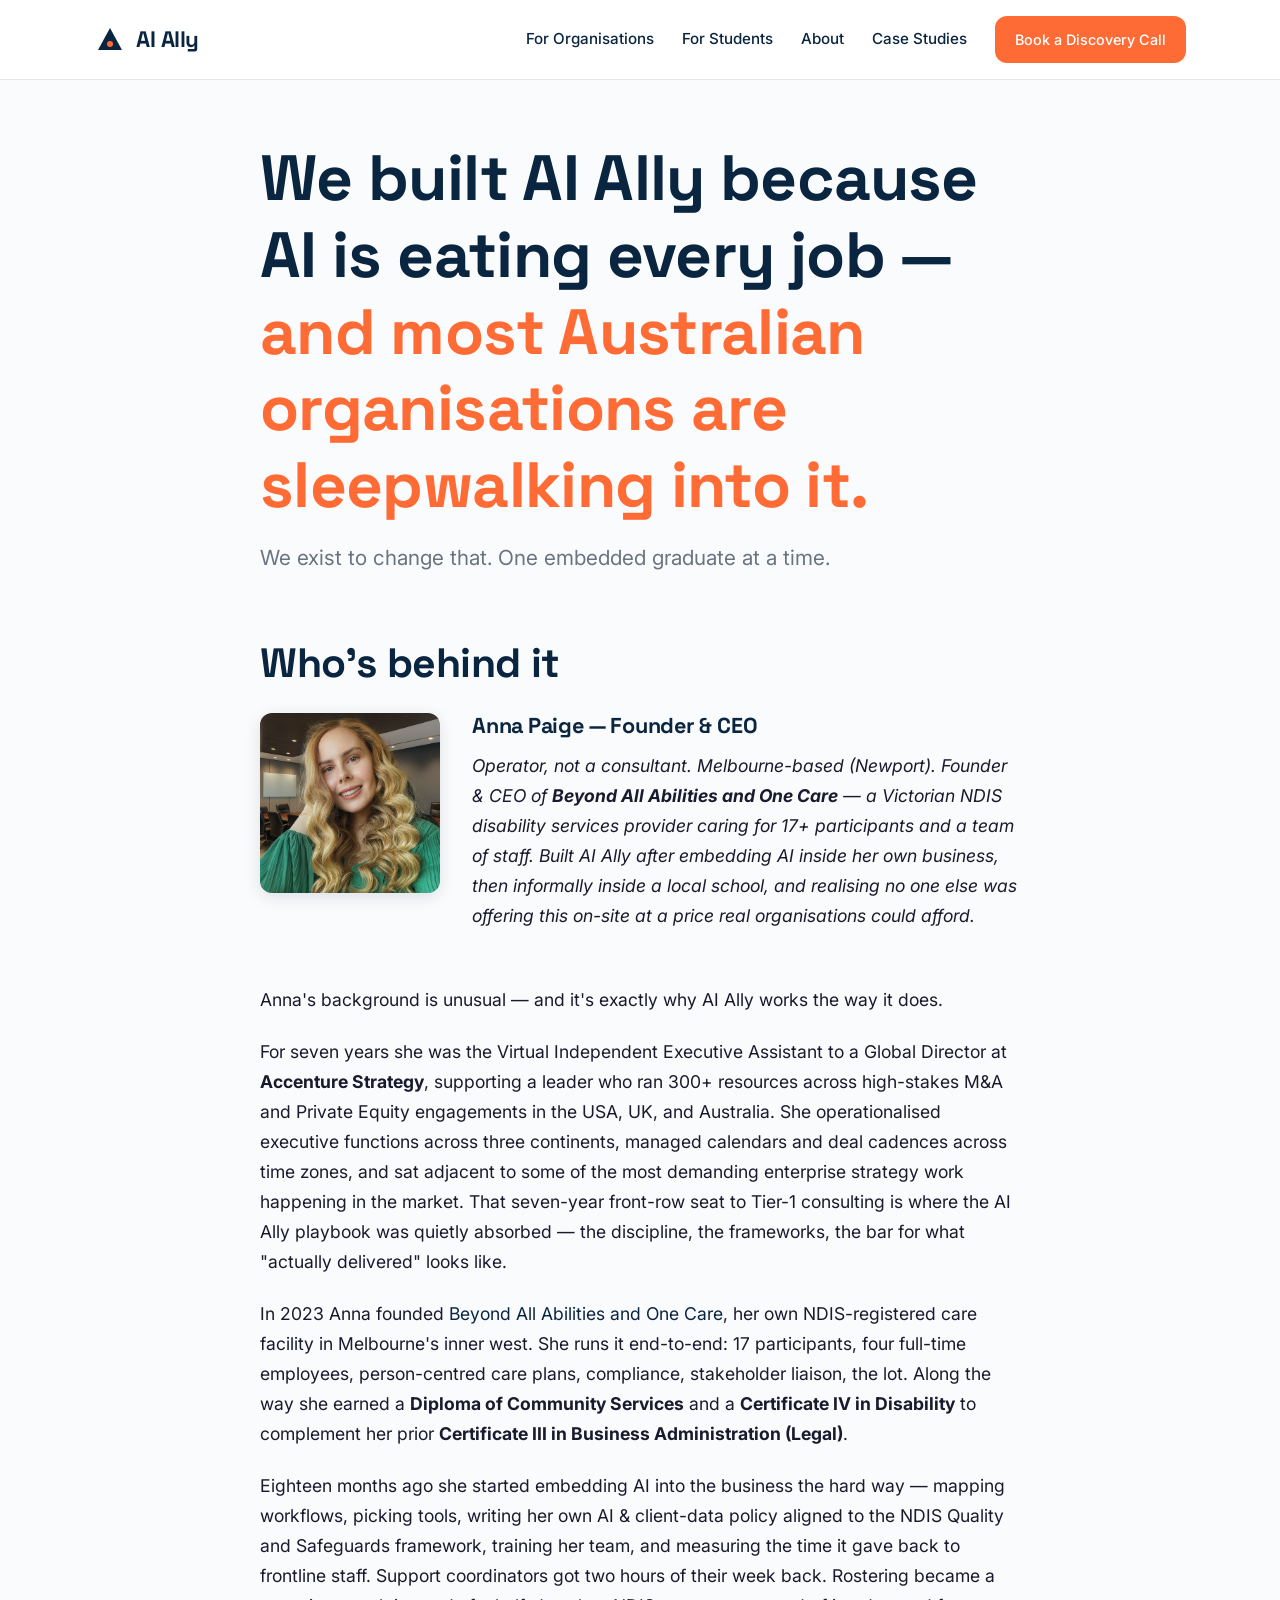
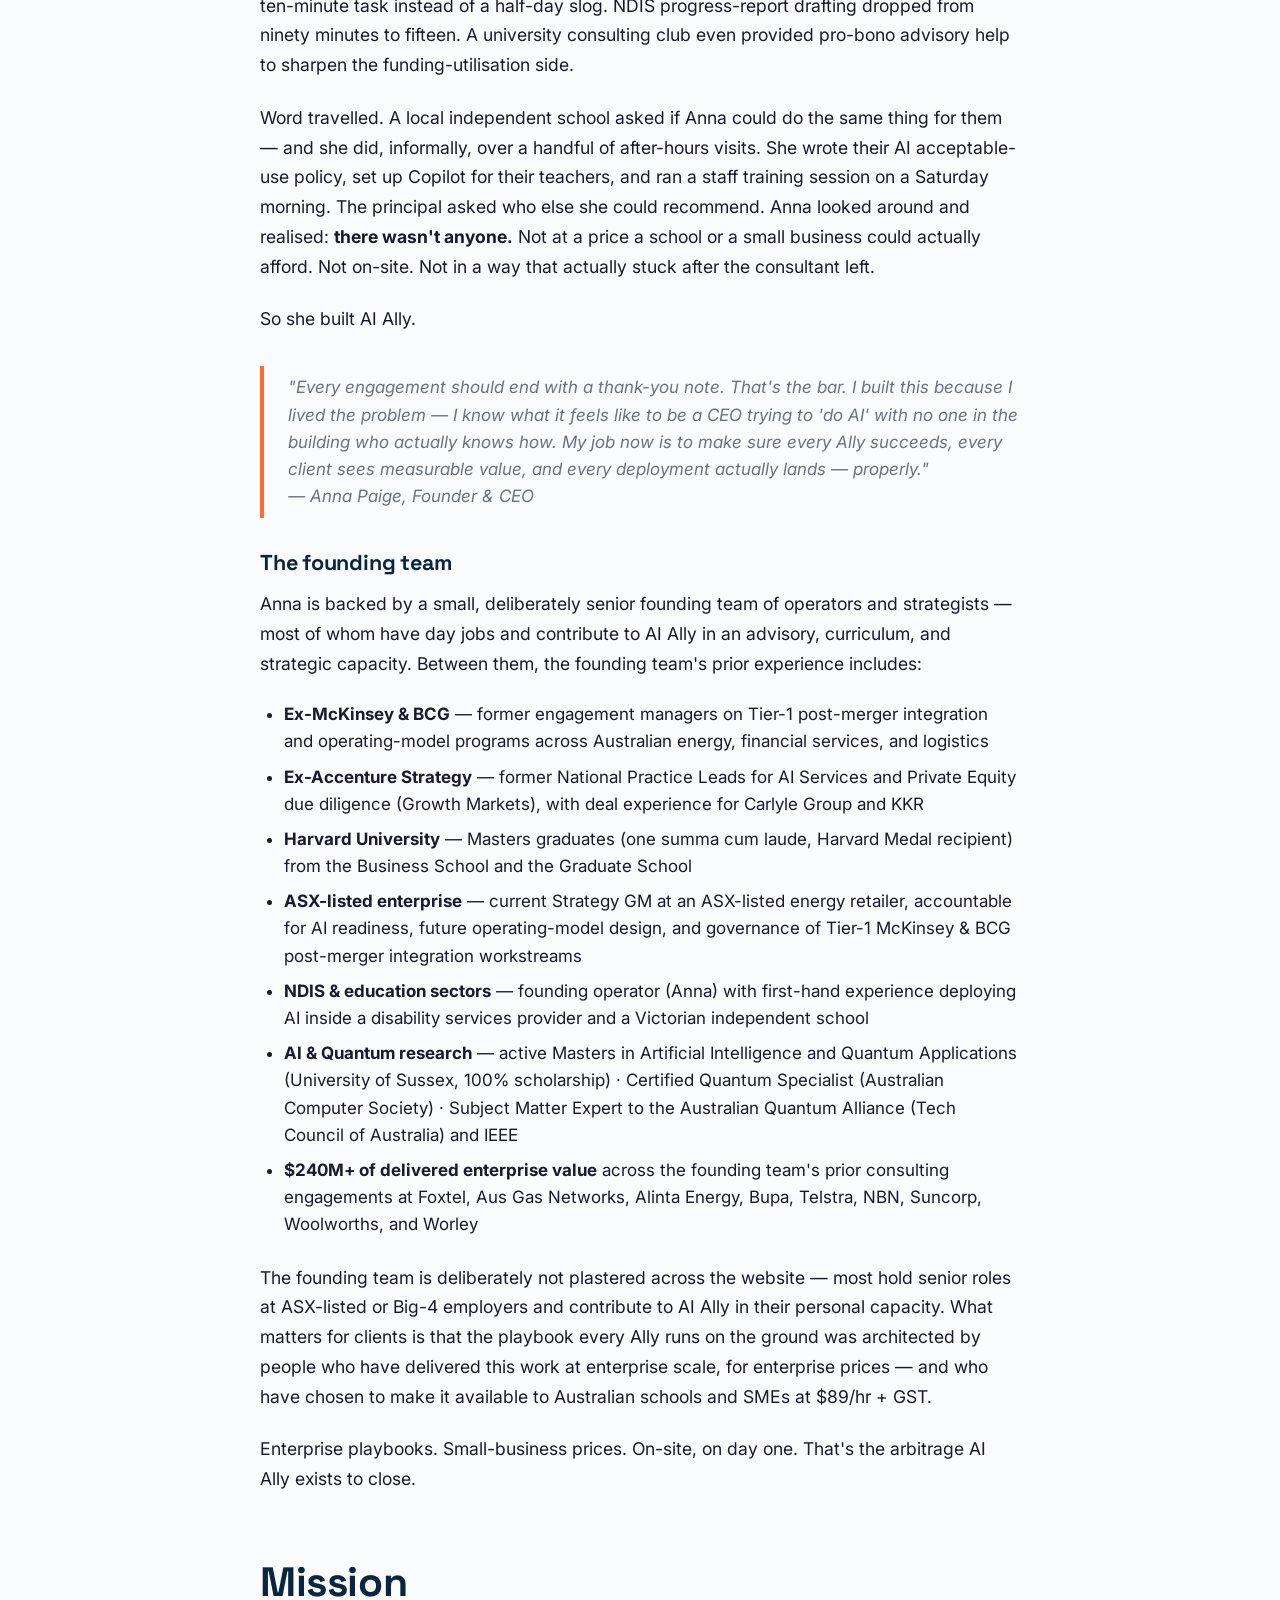
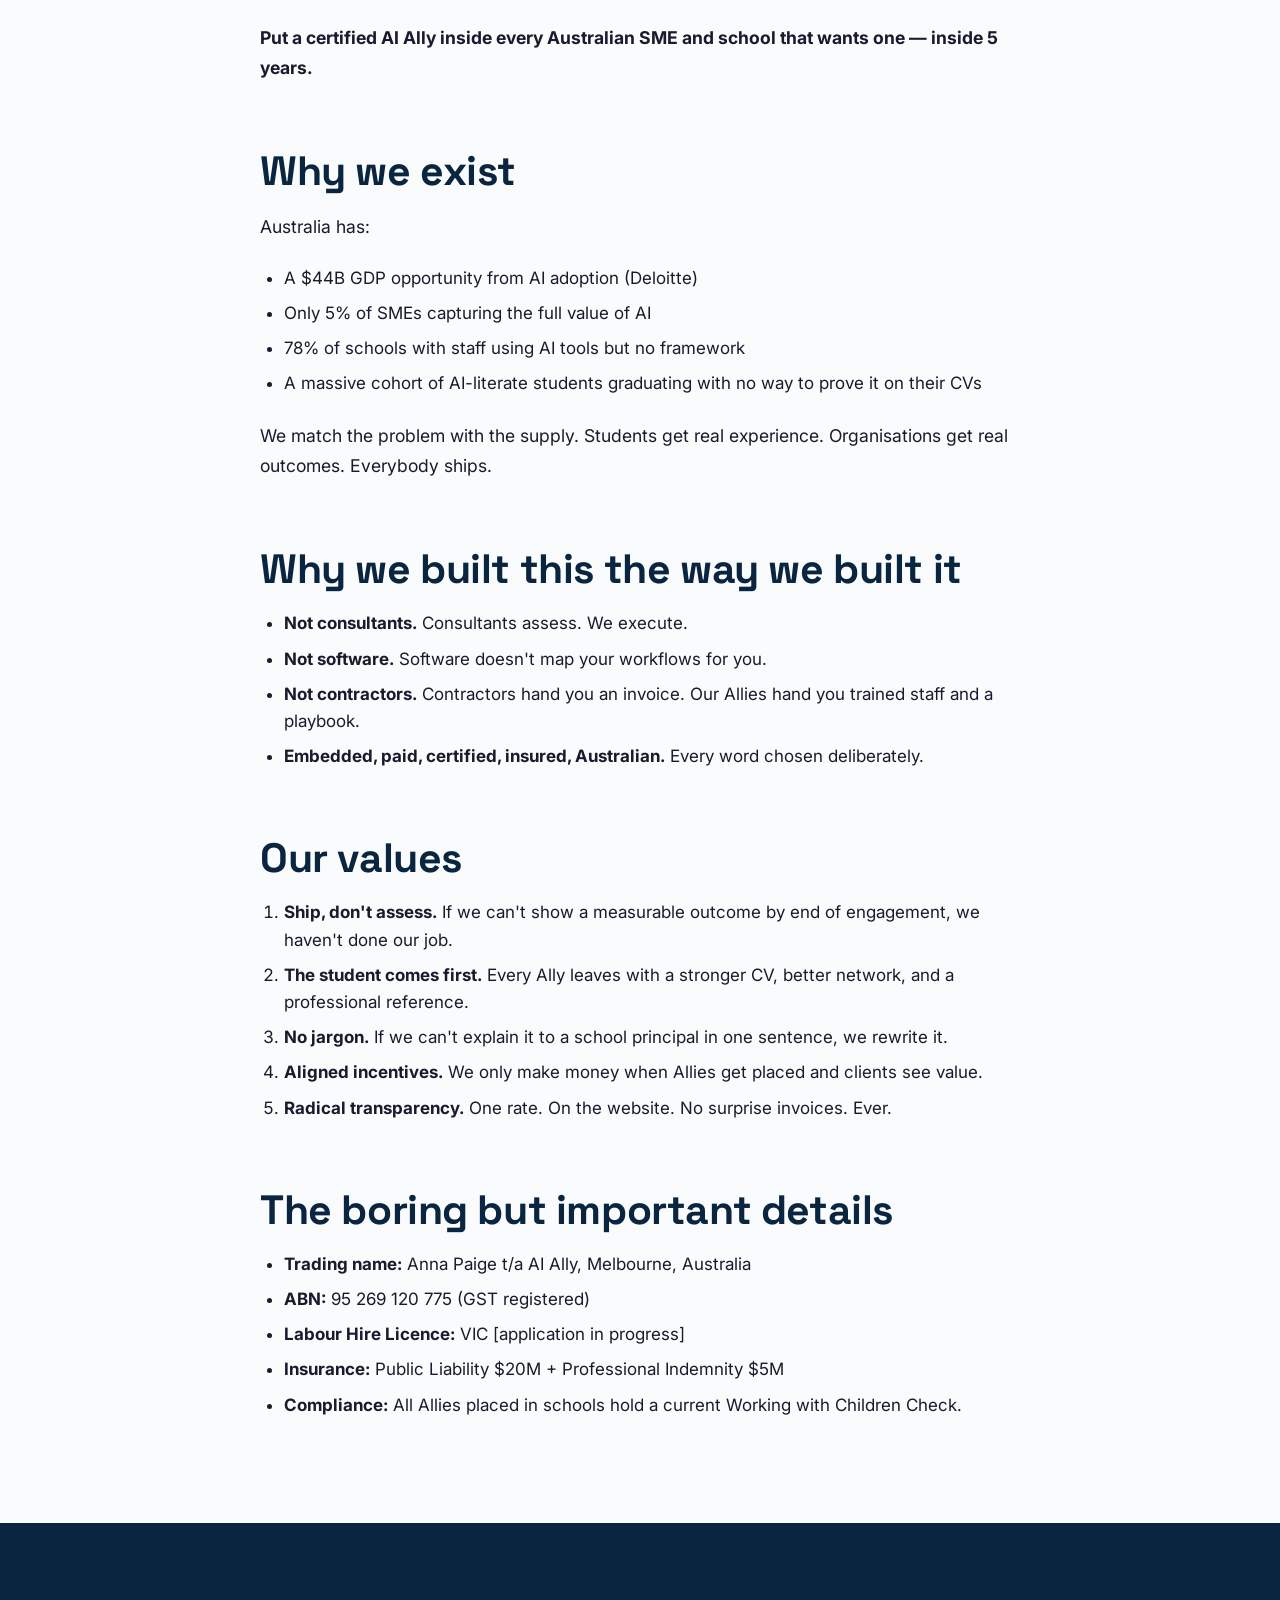
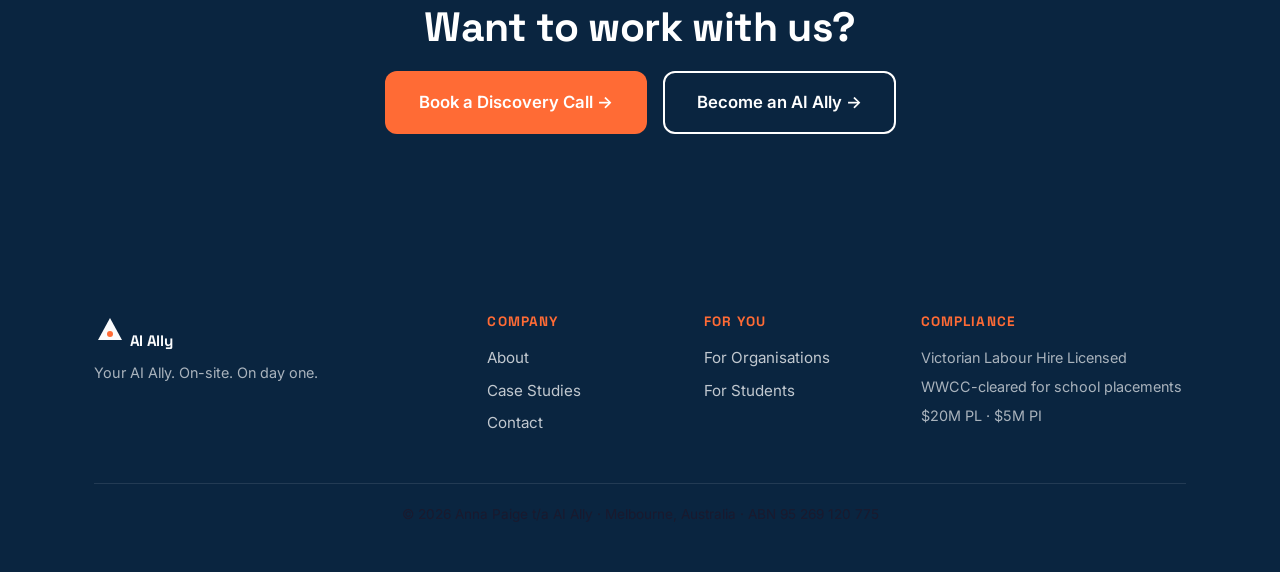
==== commit 6620dffc: "Real Anna Paige bio + photo, case studies, student testimonials - about.html: rewrote the founder se" ====
--- a/about.html
+++ b/about.html
@@ -39,12 +39,23 @@
 
 <h2>Who's behind it</h2>
 
-<h3>Anna Paige — Founder &amp; CEO</h3>
-<p><em>Operator, not a consultant. Melbourne-based. Current CEO of a Victorian NDIS disability services provider. Founded AI Ally after watching AI quietly transform her own business — and realising almost nobody else had anyone on-site to help them do the same.</em></p>
+<div class="team-founder" style="display:flex; gap:2rem; align-items:flex-start; flex-wrap:wrap; margin:1.5rem 0 2rem;">
+  <img src="assets/team/anna-paige.png" alt="Anna Paige, Founder & CEO of AI Ally" style="width:180px; height:180px; border-radius:12px; object-fit:cover; flex-shrink:0; box-shadow:0 4px 16px rgba(10,37,64,0.12);">
+  <div style="flex:1; min-width:260px;">
+    <h3 style="margin-top:0;">Anna Paige — Founder &amp; CEO</h3>
+    <p><em>Operator, not a consultant. Melbourne-based (Newport). Founder &amp; CEO of <strong>Beyond All Abilities and One Care</strong> — a Victorian NDIS disability services provider caring for 17+ participants and a team of staff. Built AI Ally after embedding AI inside her own business, then informally inside a local school, and realising no one else was offering this on-site at a price real organisations could afford.</em></p>
+  </div>
+</div>
 
-<p>Anna runs a mid-sized NDIS disability services provider in Melbourne's east, employing support workers, allied health staff, and back-office administrators. Over the last eighteen months she embedded AI into her own organisation the hard way — mapping workflows, picking tools, writing her own AI &amp; client-data policy, training her team, and measuring the time it gave back to frontline staff. Support coordinators got two hours of their week back. Rostering became a ten-minute task instead of a half-day slog. NDIS progress report drafting went from ninety minutes to fifteen.</p>
+<p>Anna's background is unusual — and it's exactly why AI Ally works the way it does.</p>
 
-<p>Word travelled. A local independent school asked Anna if she could do the same thing for them — and she did, informally, over a handful of after-hours visits. She wrote their AI acceptable-use policy, set up Copilot for their teachers, and ran a staff training session on a Saturday morning. The principal asked who else she could recommend. Anna looked around and realised: <strong>there wasn't anyone.</strong> Not at a price a school or a small business could actually afford. Not on-site. Not in a way that actually stuck after the consultant left.</p>
+<p>For seven years she was the Virtual Independent Executive Assistant to a Global Director at <strong>Accenture Strategy</strong>, supporting a leader who ran 300+ resources across high-stakes M&amp;A and Private Equity engagements in the USA, UK, and Australia. She operationalised executive functions across three continents, managed calendars and deal cadences across time zones, and sat adjacent to some of the most demanding enterprise strategy work happening in the market. That seven-year front-row seat to Tier-1 consulting is where the AI Ally playbook was quietly absorbed — the discipline, the frameworks, the bar for what "actually delivered" looks like.</p>
+
+<p>In 2023 Anna founded <a href="https://beyondallabilities.com.au/" target="_blank" rel="noopener">Beyond All Abilities and One Care</a>, her own NDIS-registered care facility in Melbourne's inner west. She runs it end-to-end: 17 participants, four full-time employees, person-centred care plans, compliance, stakeholder liaison, the lot. Along the way she earned a <strong>Diploma of Community Services</strong> and a <strong>Certificate IV in Disability</strong> to complement her prior <strong>Certificate III in Business Administration (Legal)</strong>.</p>
+
+<p>Eighteen months ago she started embedding AI into the business the hard way — mapping workflows, picking tools, writing her own AI &amp; client-data policy aligned to the NDIS Quality and Safeguards framework, training her team, and measuring the time it gave back to frontline staff. Support coordinators got two hours of their week back. Rostering became a ten-minute task instead of a half-day slog. NDIS progress-report drafting dropped from ninety minutes to fifteen. A university consulting club even provided pro-bono advisory help to sharpen the funding-utilisation side.</p>
+
+<p>Word travelled. A local independent school asked if Anna could do the same thing for them — and she did, informally, over a handful of after-hours visits. She wrote their AI acceptable-use policy, set up Copilot for their teachers, and ran a staff training session on a Saturday morning. The principal asked who else she could recommend. Anna looked around and realised: <strong>there wasn't anyone.</strong> Not at a price a school or a small business could actually afford. Not on-site. Not in a way that actually stuck after the consultant left.</p>
 
 <p>So she built AI Ally.</p>
 
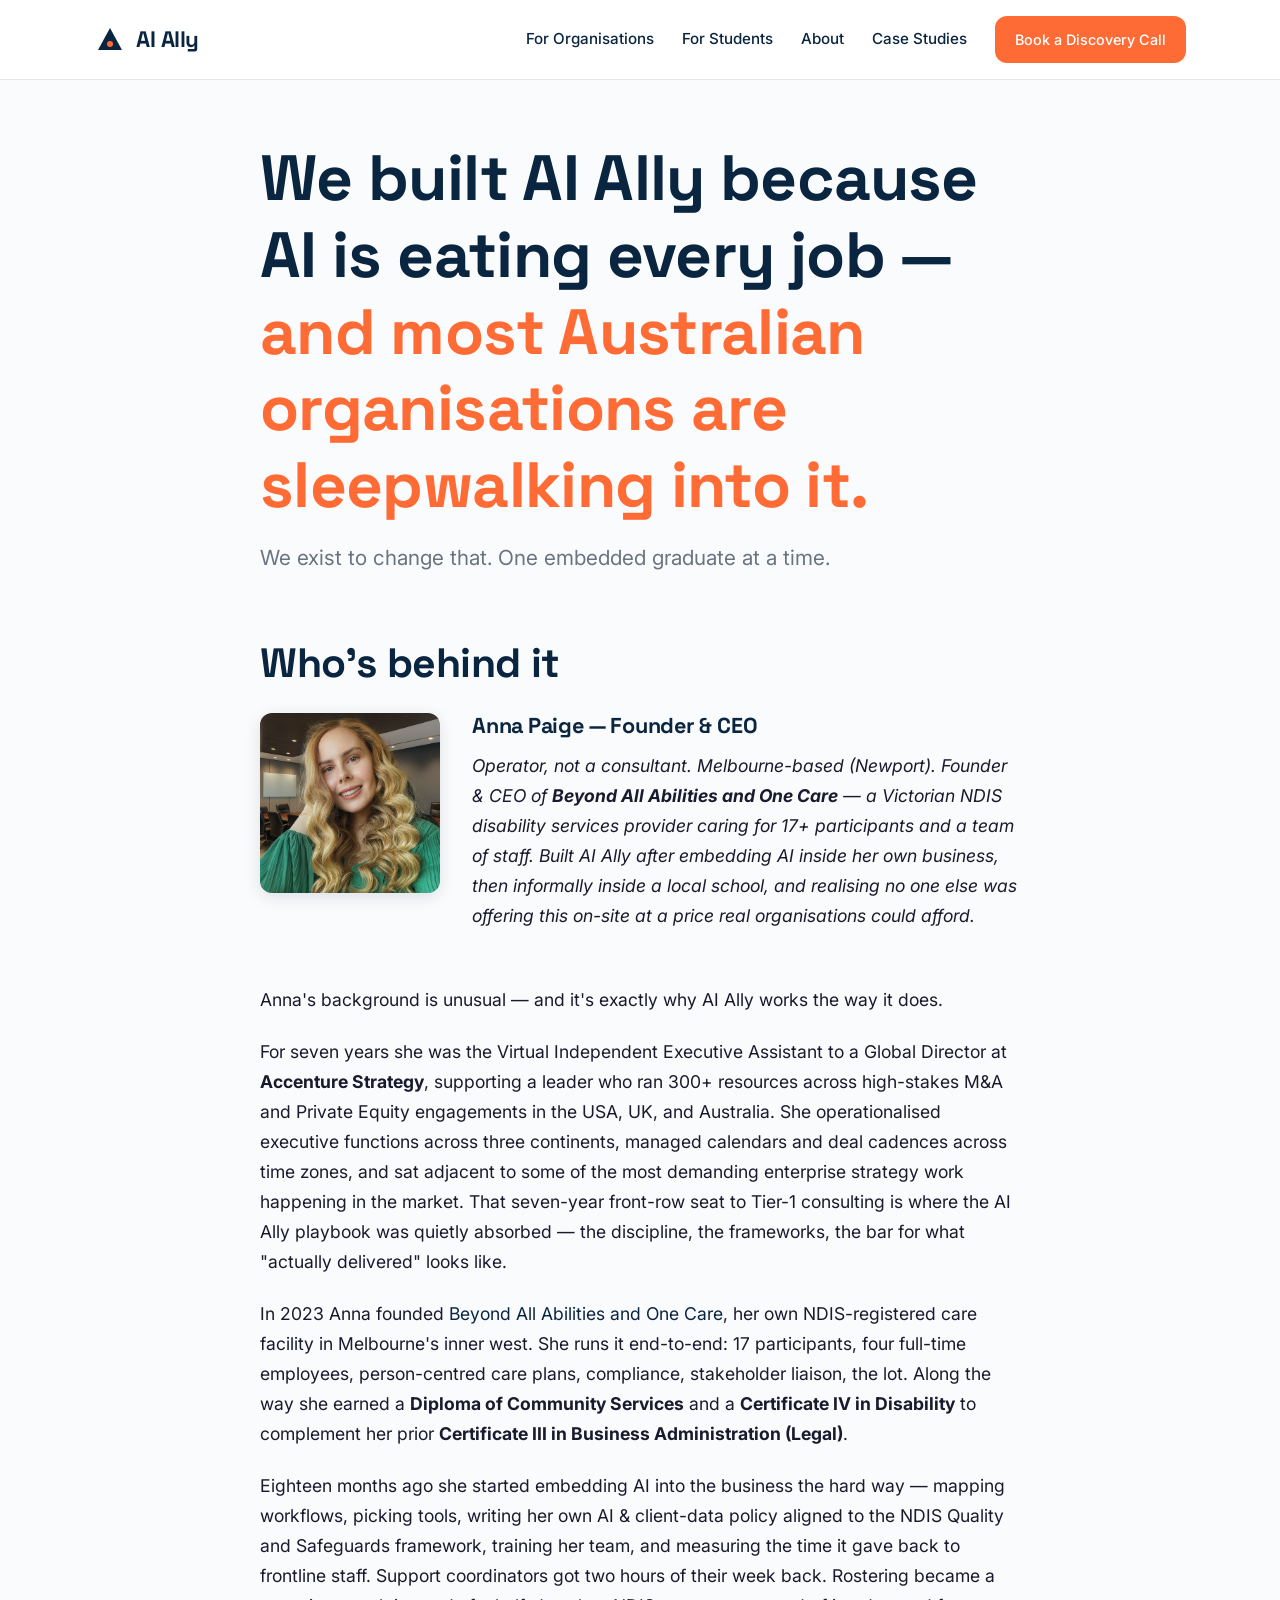
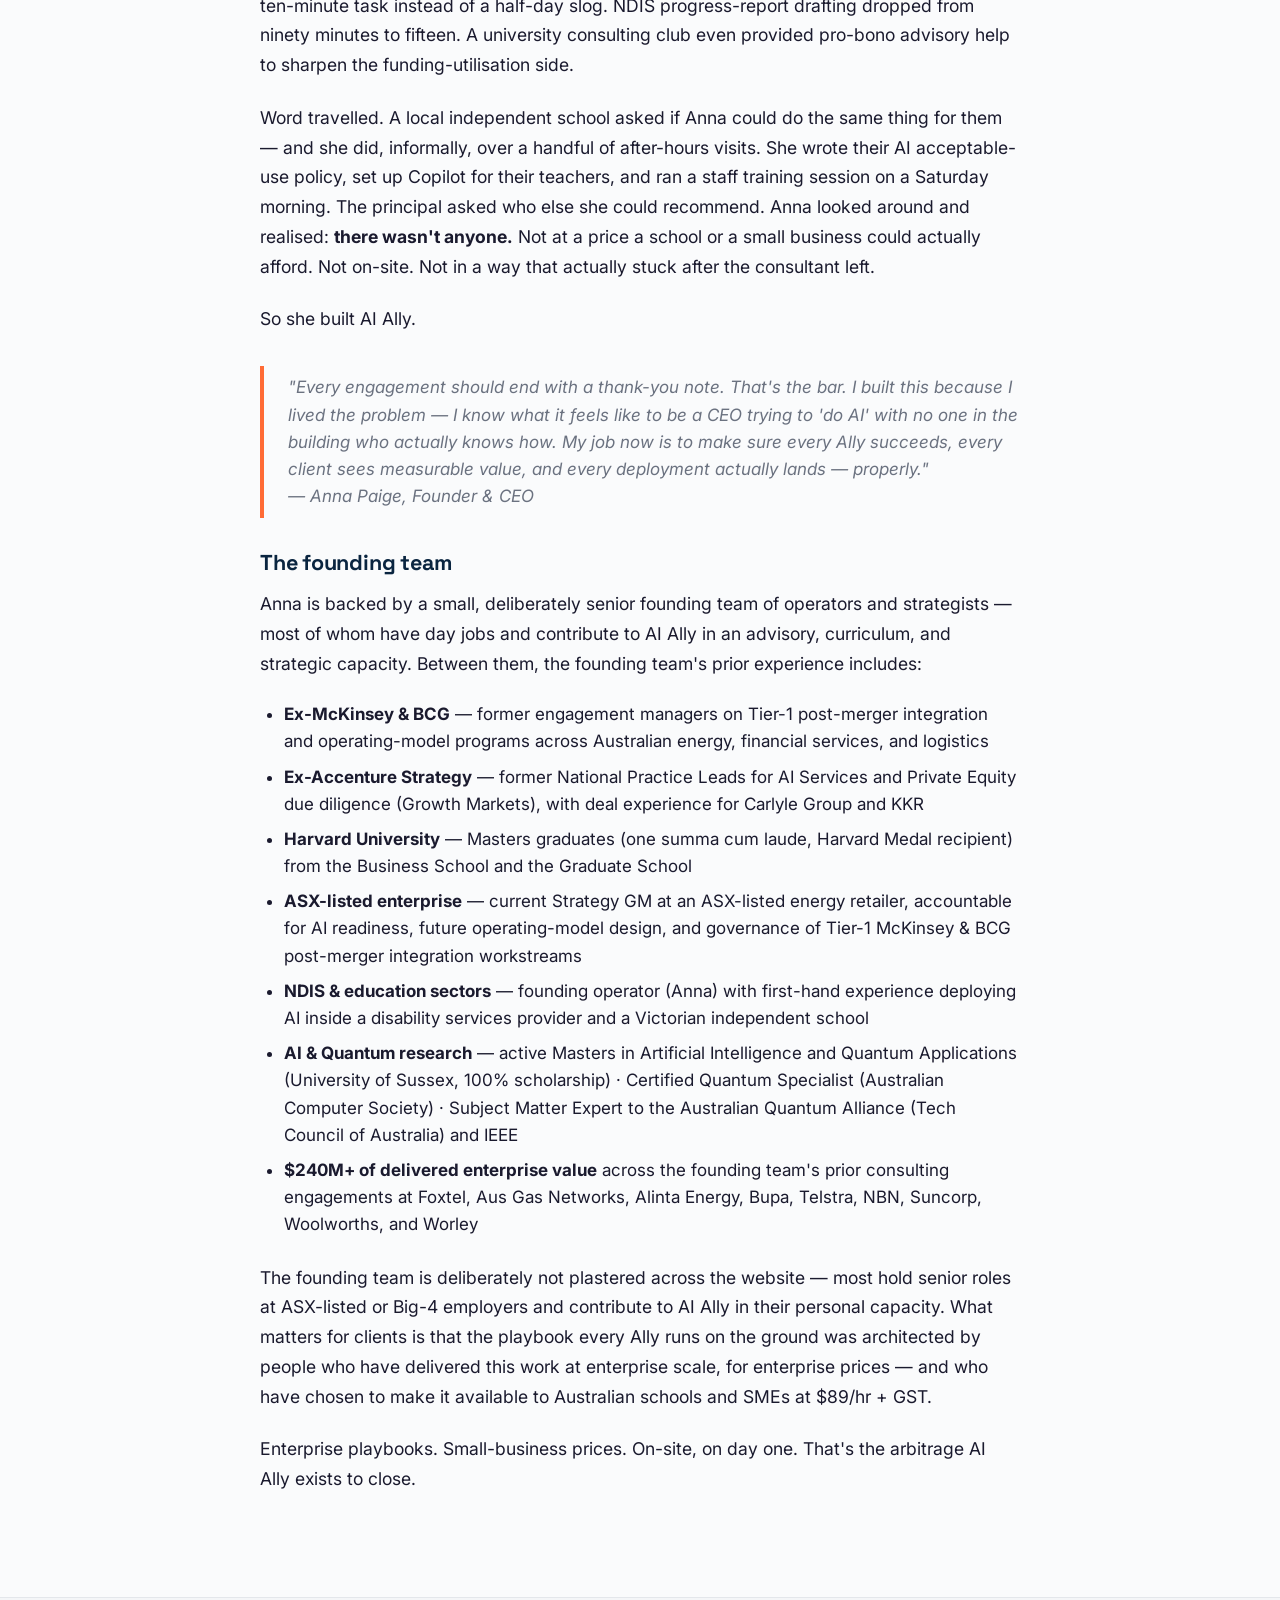
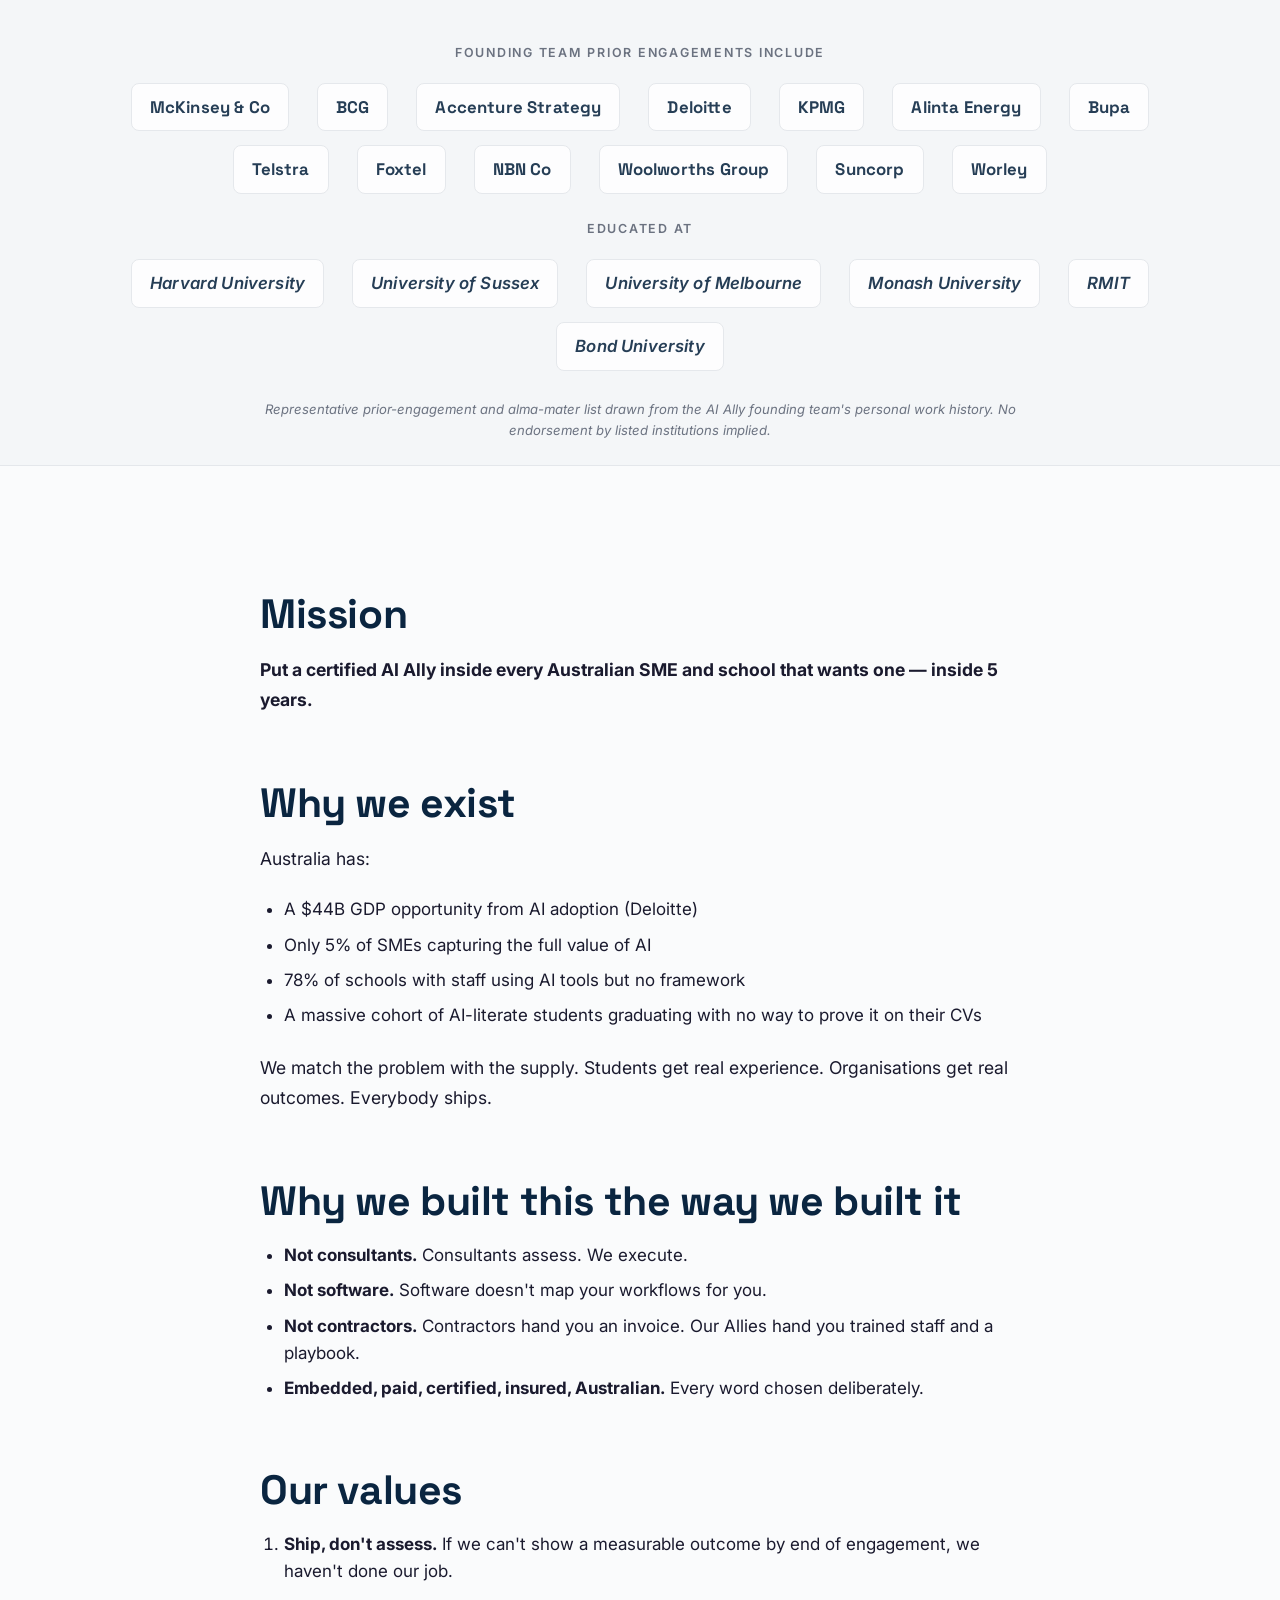
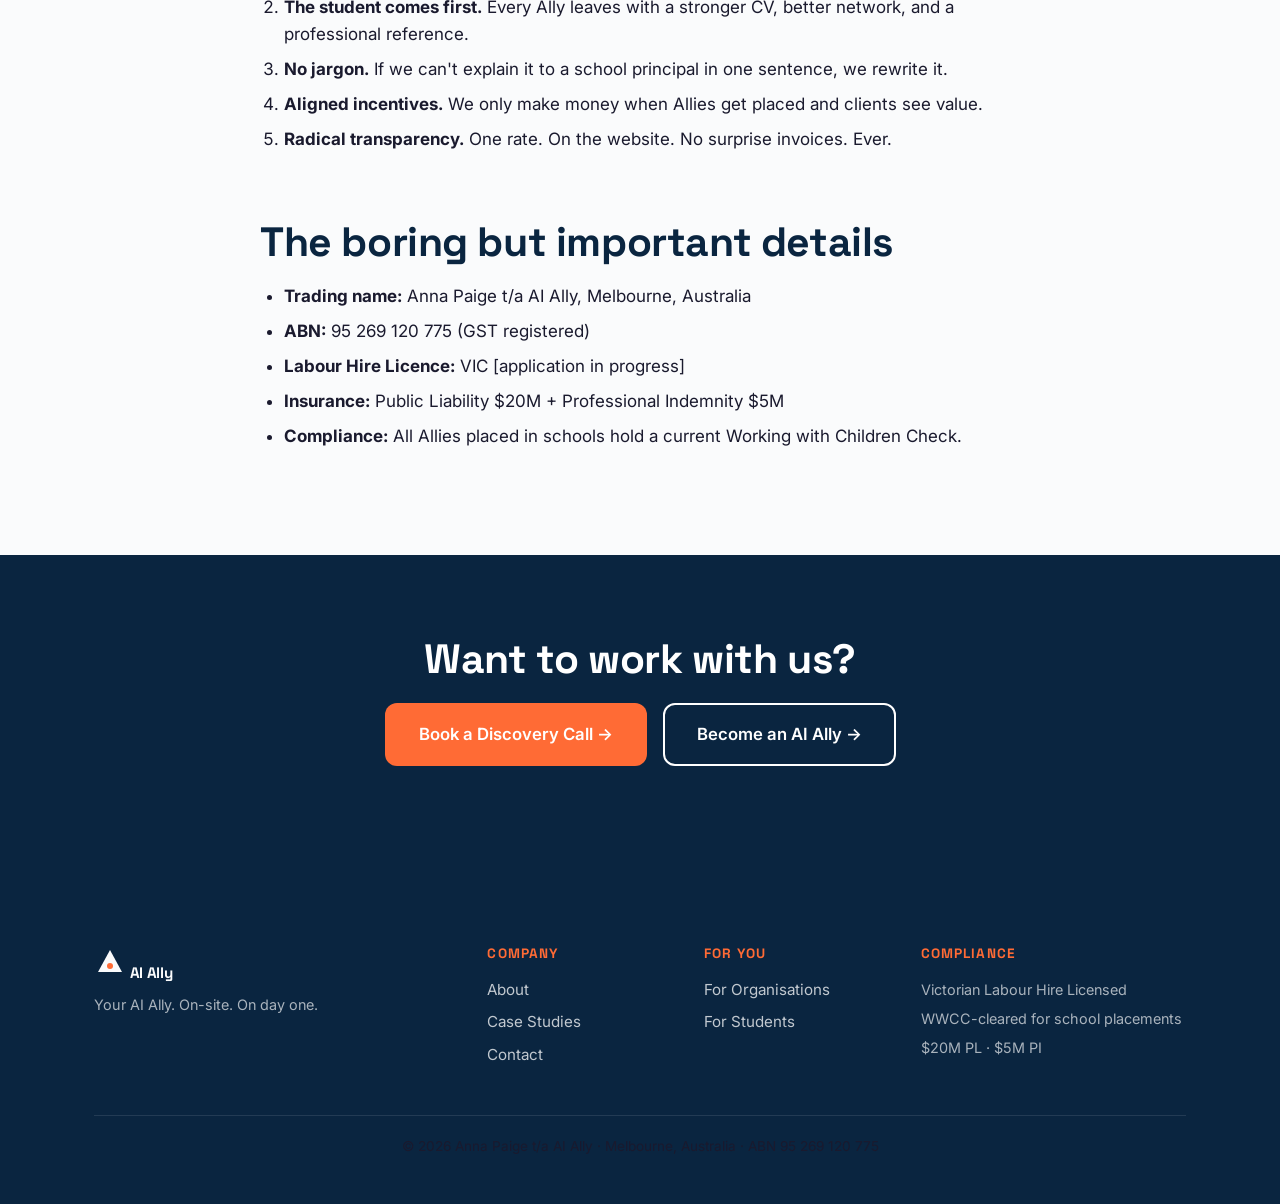
==== commit d1d7cdad: "Add credentials strip: founding team prior engagements + education - css/style.css: new .creds-strip" ====
--- a/about.html
+++ b/about.html
@@ -75,6 +75,41 @@
 <p>The founding team is deliberately not plastered across the website — most hold senior roles at ASX-listed or Big-4 employers and contribute to AI Ally in their personal capacity. What matters for clients is that the playbook every Ally runs on the ground was architected by people who have delivered this work at enterprise scale, for enterprise prices — and who have chosen to make it available to Australian schools and SMEs at $89/hr + GST.</p>
 <p>Enterprise playbooks. Small-business prices. On-site, on day one. That's the arbitrage AI Ally exists to close.</p>
 
+</article>
+
+<section class="creds-strip">
+  <div class="container">
+    <h3>Founding team prior engagements include</h3>
+    <div class="creds-row">
+      <span class="wm">McKinsey &amp; Co</span>
+      <span class="wm">BCG</span>
+      <span class="wm">Accenture Strategy</span>
+      <span class="wm">Deloitte</span>
+      <span class="wm">KPMG</span>
+      <span class="wm">Alinta Energy</span>
+      <span class="wm">Bupa</span>
+      <span class="wm">Telstra</span>
+      <span class="wm">Foxtel</span>
+      <span class="wm">NBN Co</span>
+      <span class="wm">Woolworths Group</span>
+      <span class="wm">Suncorp</span>
+      <span class="wm">Worley</span>
+    </div>
+    <h3>Educated at</h3>
+    <div class="creds-row">
+      <span class="wm serif">Harvard University</span>
+      <span class="wm serif">University of Sussex</span>
+      <span class="wm serif">University of Melbourne</span>
+      <span class="wm serif">Monash University</span>
+      <span class="wm serif">RMIT</span>
+      <span class="wm serif">Bond University</span>
+    </div>
+    <p class="creds-note">Representative prior-engagement and alma-mater list drawn from the AI Ally founding team's personal work history. No endorsement by listed institutions implied.</p>
+  </div>
+</section>
+
+<article class="article container">
+
 <h2>Mission</h2>
 <p><strong>Put a certified AI Ally inside every Australian SME and school that wants one — inside 5 years.</strong></p>
 
--- a/css/style.css
+++ b/css/style.css
@@ -314,6 +314,21 @@
   color: rgba(255,255,255,0.5);
 }
 
+/* Credentials strip — founding team backgrounds + education */
+.creds-strip { padding: 48px 0 24px; background: var(--cloud); border-top: 1px solid var(--border); border-bottom: 1px solid var(--border); }
+.creds-strip h3 { font-family: 'Inter', sans-serif; font-size: 0.78rem; font-weight: 600; letter-spacing: 0.14em; text-transform: uppercase; color: var(--graphite); text-align: center; margin-bottom: 22px; }
+.creds-row { display: flex; flex-wrap: wrap; justify-content: center; align-items: center; gap: 14px 28px; margin-bottom: 28px; }
+.creds-row:last-child { margin-bottom: 0; }
+.creds-row .wm { font-family: 'Space Grotesk', sans-serif; font-weight: 700; font-size: 1.05rem; color: var(--navy); letter-spacing: 0.01em; padding: 10px 18px; background: white; border: 1px solid var(--border); border-radius: 8px; white-space: nowrap; opacity: 0.88; transition: opacity .2s, transform .2s; }
+.creds-row .wm:hover { opacity: 1; transform: translateY(-1px); }
+.creds-row .wm.serif { font-family: 'Inter', serif; font-style: italic; font-weight: 600; }
+.creds-note { text-align: center; font-size: 0.82rem; color: var(--graphite); max-width: 760px; margin: 8px auto 0; font-style: italic; }
+
+@media (max-width: 640px) {
+  .creds-row { gap: 10px 14px; }
+  .creds-row .wm { font-size: 0.88rem; padding: 8px 12px; }
+}
+
 /* Responsive */
 @media (max-width: 820px) {
   .nav-links { display: none; position: fixed; top: 64px; left: 0; right: 0; flex-direction: column; background: white; padding: 24px; gap: 16px; box-shadow: 0 4px 12px rgba(0,0,0,0.06); }
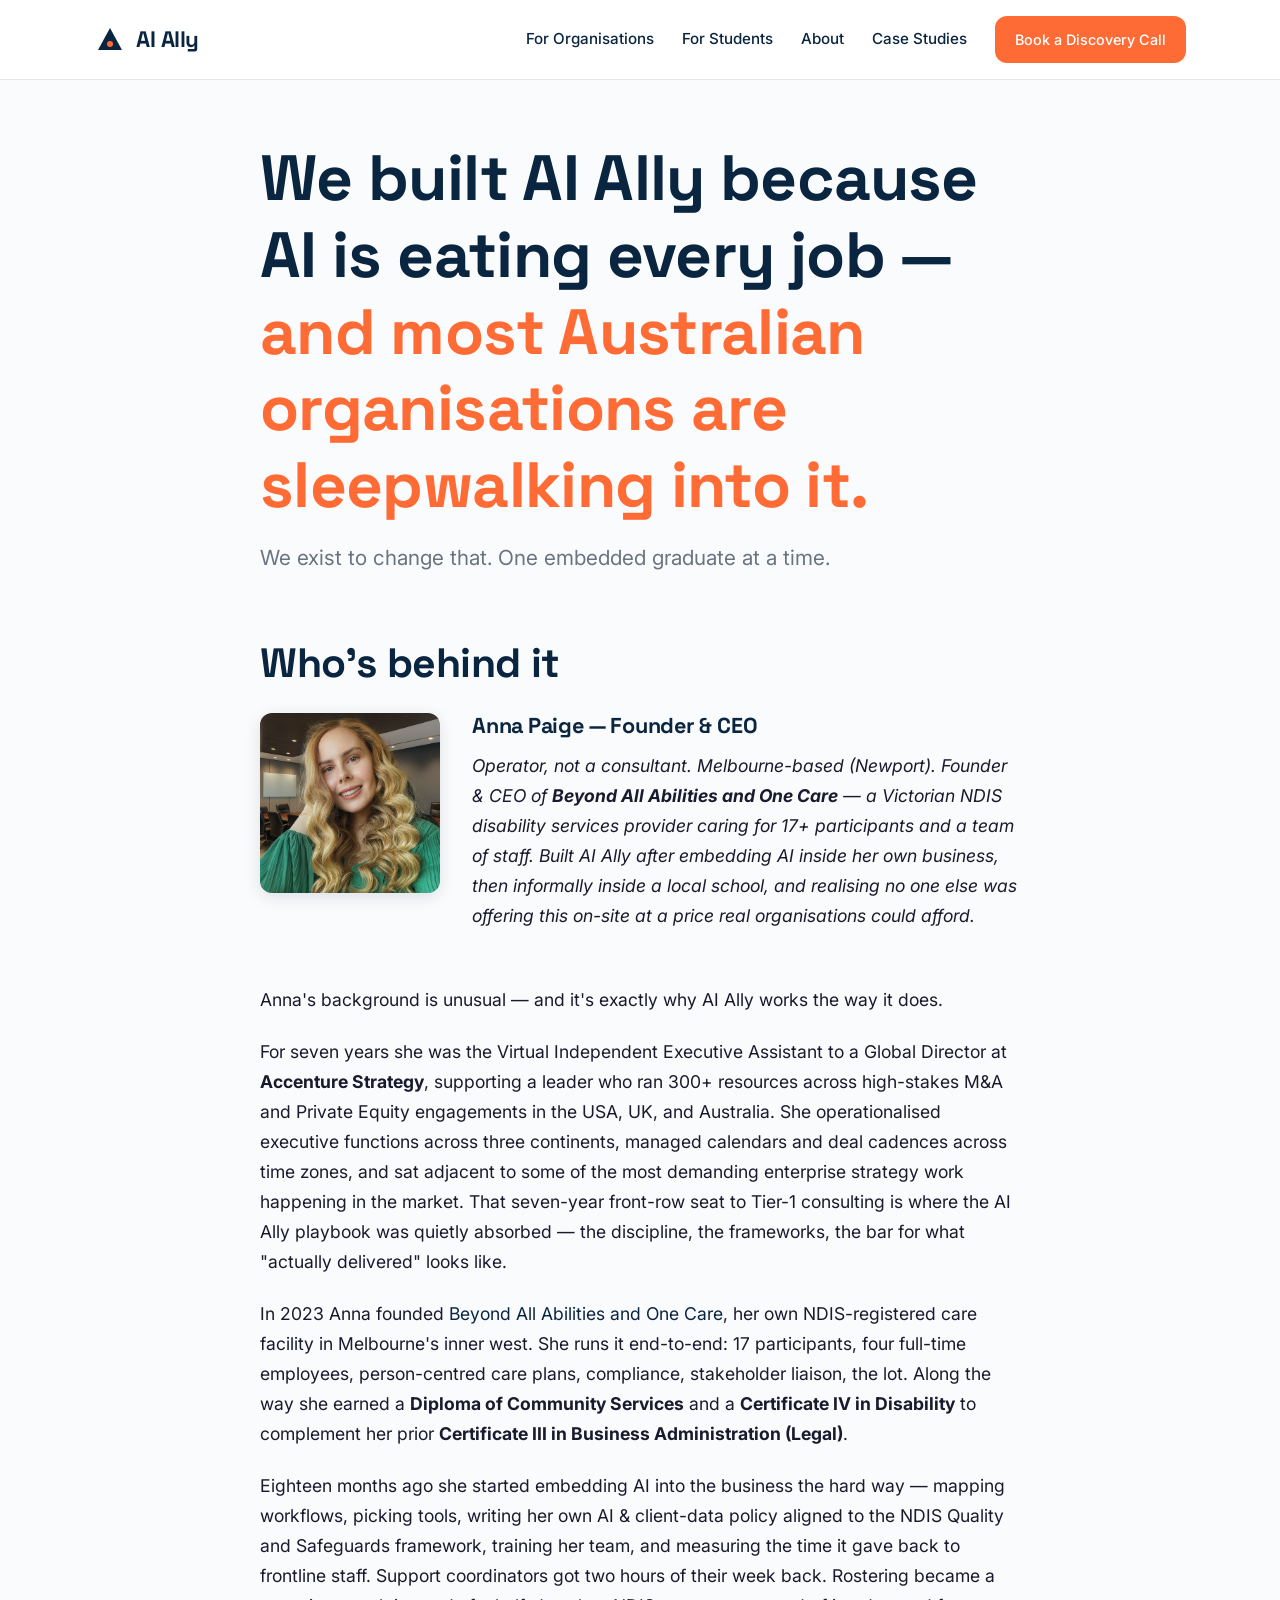
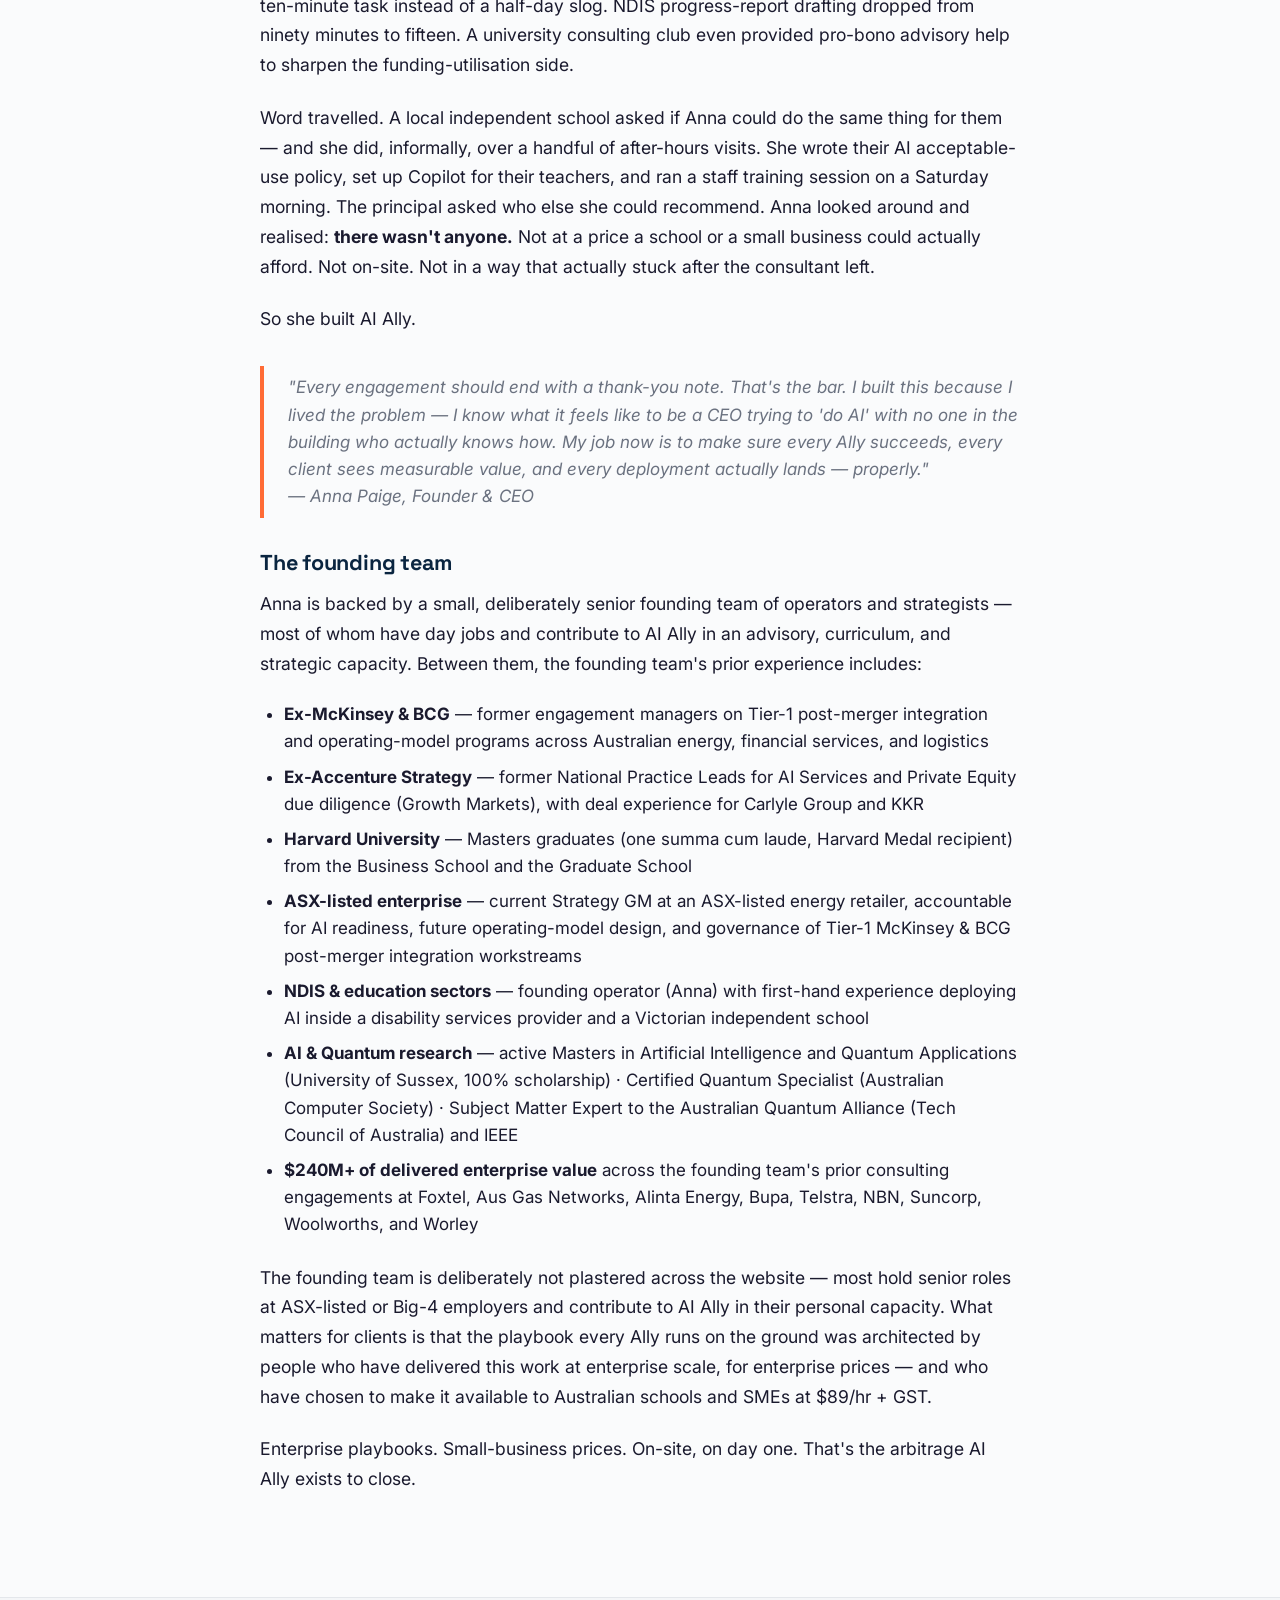
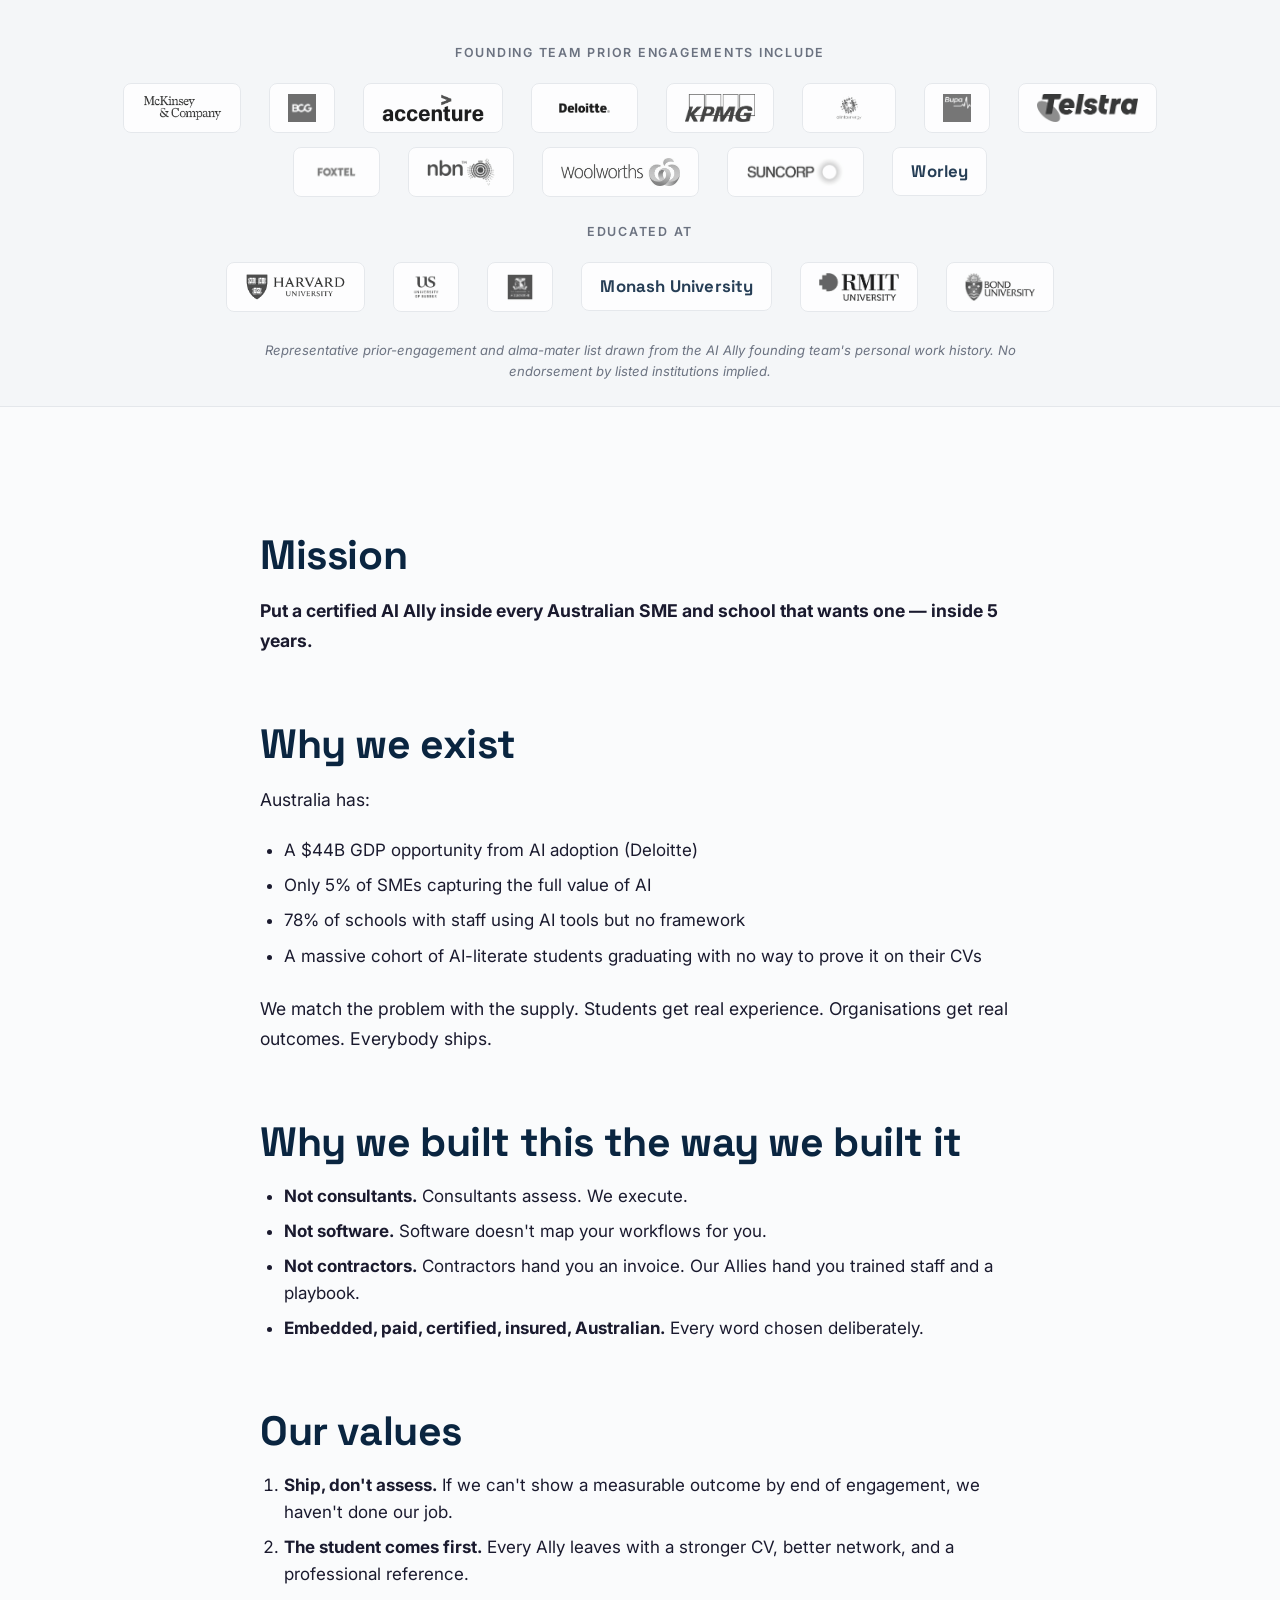
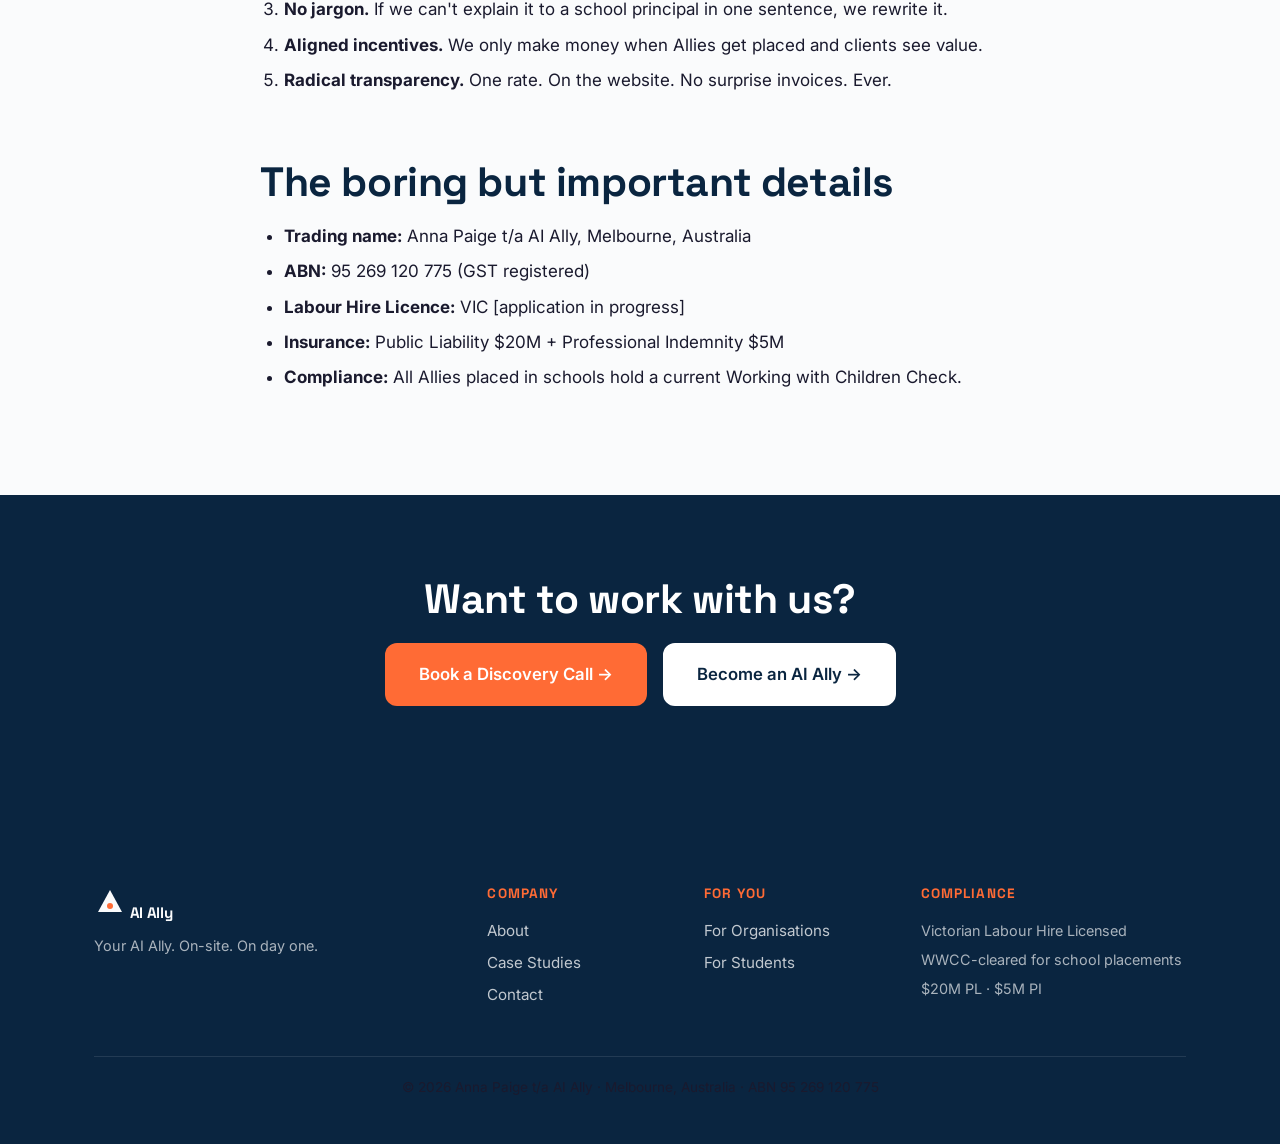
==== commit 9cbb0a07: "Replace text credential badges with company/university logos Swap text-only institution names in the" ====
--- a/about.html
+++ b/about.html
@@ -81,28 +81,28 @@
   <div class="container">
     <h3>Founding team prior engagements include</h3>
     <div class="creds-row">
-      <span class="wm">McKinsey &amp; Co</span>
-      <span class="wm">BCG</span>
-      <span class="wm">Accenture Strategy</span>
-      <span class="wm">Deloitte</span>
-      <span class="wm">KPMG</span>
-      <span class="wm">Alinta Energy</span>
-      <span class="wm">Bupa</span>
-      <span class="wm">Telstra</span>
-      <span class="wm">Foxtel</span>
-      <span class="wm">NBN Co</span>
-      <span class="wm">Woolworths Group</span>
-      <span class="wm">Suncorp</span>
+      <span class="wm-logo"><img src="assets/logos/mckinsey.png" alt="McKinsey &amp; Co"></span>
+      <span class="wm-logo"><img src="assets/logos/bcg.png" alt="BCG"></span>
+      <span class="wm-logo"><img src="assets/logos/accenture.png" alt="Accenture Strategy"></span>
+      <span class="wm-logo"><img src="assets/logos/deloitte.png" alt="Deloitte"></span>
+      <span class="wm-logo"><img src="assets/logos/kpmg.png" alt="KPMG"></span>
+      <span class="wm-logo"><img src="assets/logos/alinta.png" alt="Alinta Energy"></span>
+      <span class="wm-logo"><img src="assets/logos/bupa.png" alt="Bupa"></span>
+      <span class="wm-logo"><img src="assets/logos/telstra.png" alt="Telstra"></span>
+      <span class="wm-logo"><img src="assets/logos/foxtel.jpg" alt="Foxtel"></span>
+      <span class="wm-logo"><img src="assets/logos/nbn.png" alt="NBN Co"></span>
+      <span class="wm-logo"><img src="assets/logos/woolworths.jpeg" alt="Woolworths Group"></span>
+      <span class="wm-logo"><img src="assets/logos/suncorp.jpg" alt="Suncorp"></span>
       <span class="wm">Worley</span>
     </div>
     <h3>Educated at</h3>
     <div class="creds-row">
-      <span class="wm serif">Harvard University</span>
-      <span class="wm serif">University of Sussex</span>
-      <span class="wm serif">University of Melbourne</span>
-      <span class="wm serif">Monash University</span>
-      <span class="wm serif">RMIT</span>
-      <span class="wm serif">Bond University</span>
+      <span class="wm-logo"><img src="assets/logos/harvard.png" alt="Harvard University"></span>
+      <span class="wm-logo"><img src="assets/logos/sussex.png" alt="University of Sussex"></span>
+      <span class="wm-logo"><img src="assets/logos/unimelb.png" alt="University of Melbourne"></span>
+      <span class="wm">Monash University</span>
+      <span class="wm-logo"><img src="assets/logos/rmit.png" alt="RMIT"></span>
+      <span class="wm-logo"><img src="assets/logos/bond.jpeg" alt="Bond University"></span>
     </div>
     <p class="creds-note">Representative prior-engagement and alma-mater list drawn from the AI Ally founding team's personal work history. No endorsement by listed institutions implied.</p>
   </div>
@@ -156,7 +156,7 @@
     <h2>Want to work with us?</h2>
     <div class="cta-row centered">
       <a href="for-organisations.html" class="btn btn-primary btn-lg">Book a Discovery Call →</a>
-      <a href="for-students.html" class="btn btn-secondary btn-lg" style="color: white; border-color: white;">Become an AI Ally →</a>
+      <a href="for-students.html" class="btn btn-secondary btn-lg">Become an AI Ally →</a>
     </div>
   </div>
 </section>
--- a/css/style.css
+++ b/css/style.css
@@ -69,8 +69,8 @@
 .btn-lg { padding: 16px 32px; font-size: 1.05rem; }
 .btn-primary { background: var(--orange); color: white; }
 .btn-primary:hover { background: #e85a26; color: white; transform: translateY(-1px); box-shadow: 0 4px 16px rgba(255, 107, 53, 0.3); }
-.btn-secondary { background: transparent; color: var(--navy); border-color: var(--navy); }
-.btn-secondary:hover { background: var(--navy); color: white; }
+.btn-secondary { background: white; color: var(--navy); border-color: white; }
+.btn-secondary:hover { background: var(--cloud); color: var(--navy); transform: translateY(-1px); box-shadow: 0 4px 16px rgba(255, 255, 255, 0.3); }
 
 /* Header */
 .site-header {
@@ -322,6 +322,10 @@
 .creds-row .wm { font-family: 'Space Grotesk', sans-serif; font-weight: 700; font-size: 1.05rem; color: var(--navy); letter-spacing: 0.01em; padding: 10px 18px; background: white; border: 1px solid var(--border); border-radius: 8px; white-space: nowrap; opacity: 0.88; transition: opacity .2s, transform .2s; }
 .creds-row .wm:hover { opacity: 1; transform: translateY(-1px); }
 .creds-row .wm.serif { font-family: 'Inter', serif; font-style: italic; font-weight: 600; }
+.creds-row .wm-logo { padding: 10px 18px; background: white; border: 1px solid var(--border); border-radius: 8px; display: flex; align-items: center; justify-content: center; opacity: 0.88; transition: opacity .2s, transform .2s; }
+.creds-row .wm-logo:hover { opacity: 1; transform: translateY(-1px); }
+.creds-row .wm-logo img { height: 28px; width: auto; object-fit: contain; display: block; filter: grayscale(100%); transition: filter .2s; }
+.creds-row .wm-logo:hover img { filter: grayscale(0%); }
 .creds-note { text-align: center; font-size: 0.82rem; color: var(--graphite); max-width: 760px; margin: 8px auto 0; font-style: italic; }
 
 @media (max-width: 640px) {
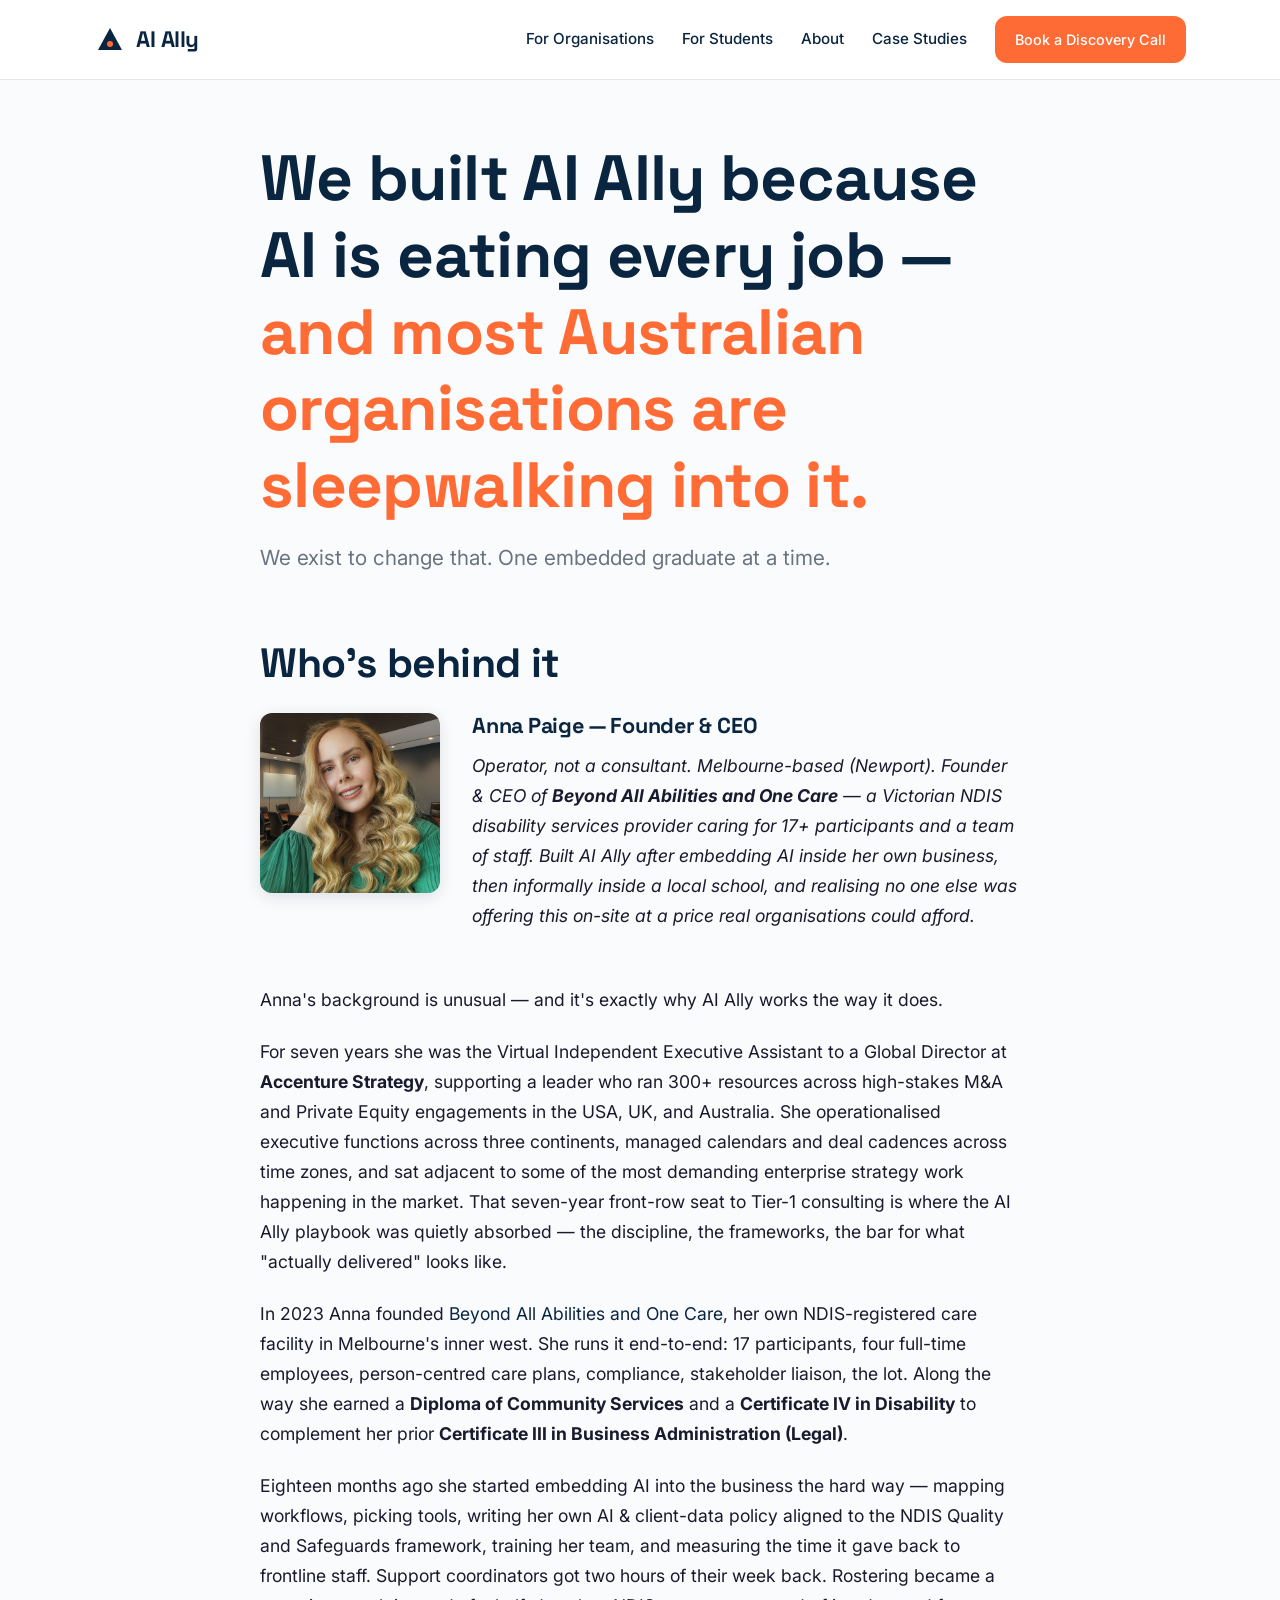
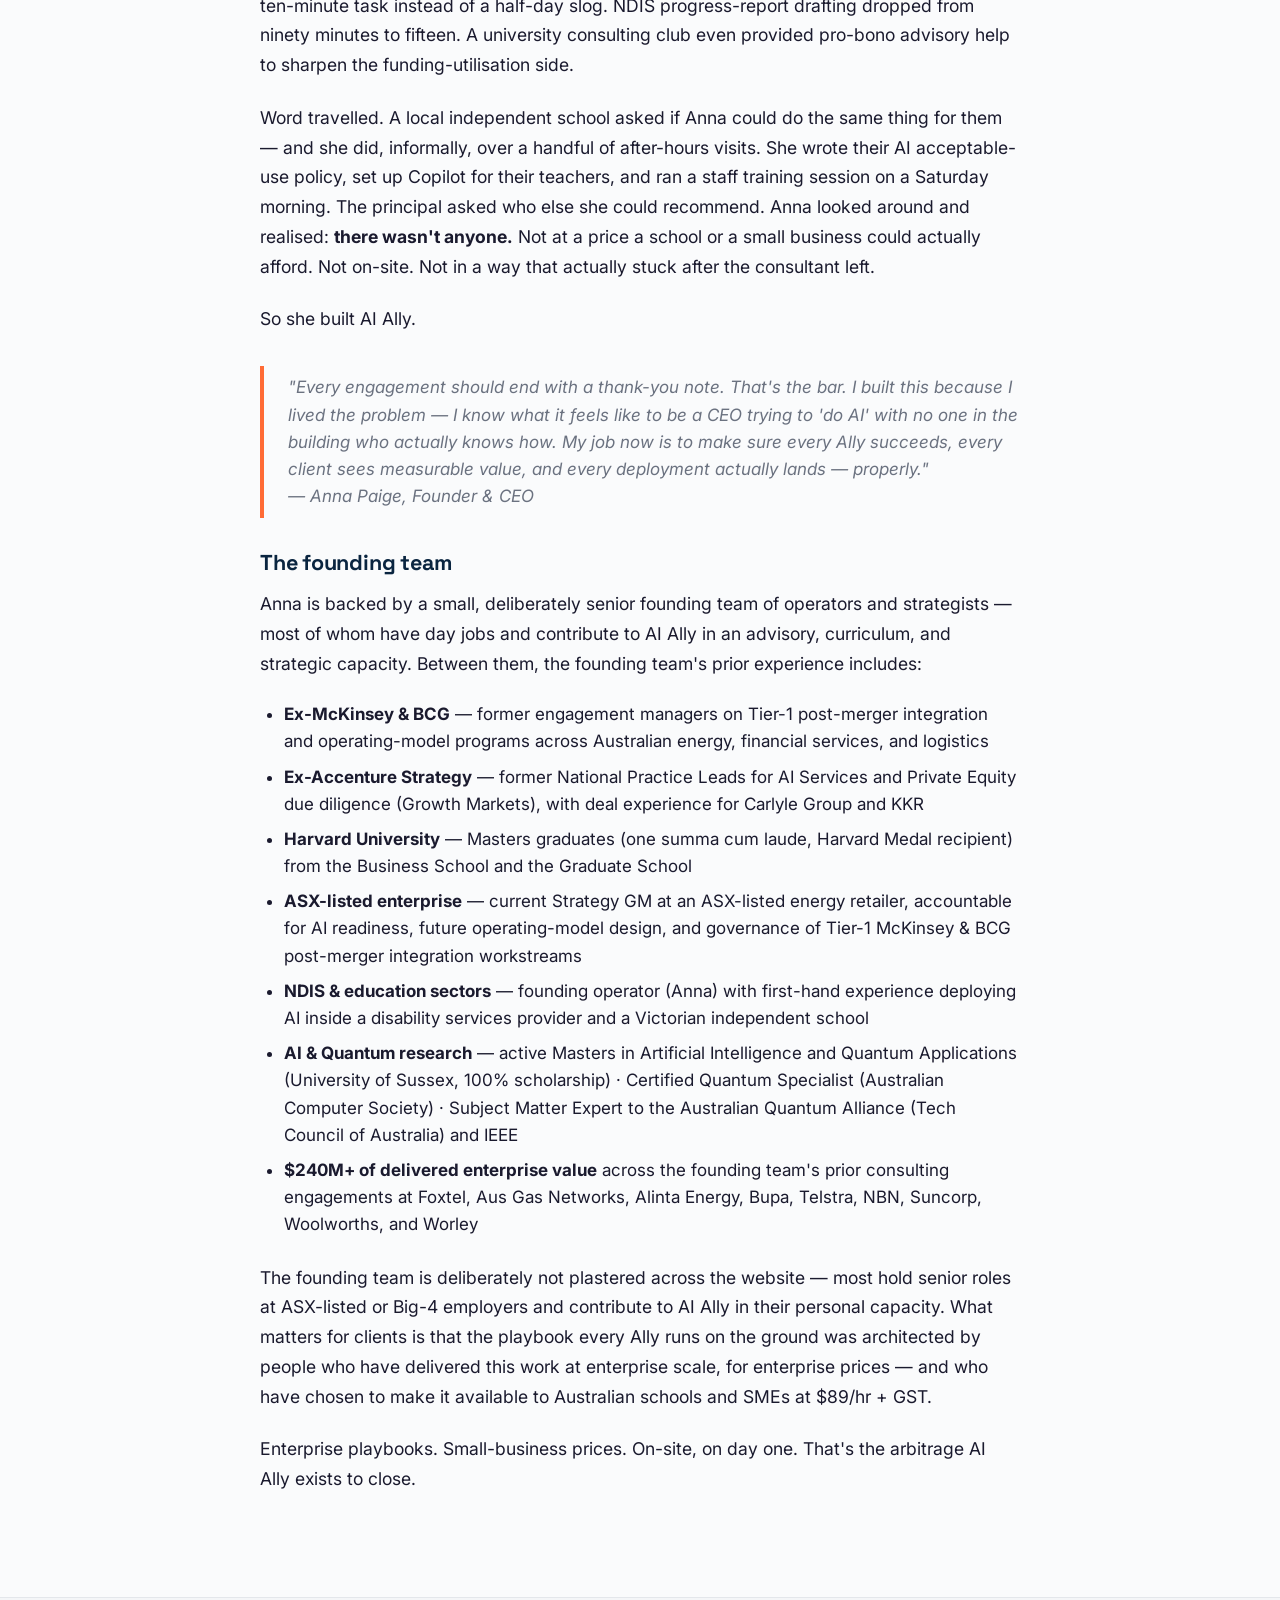
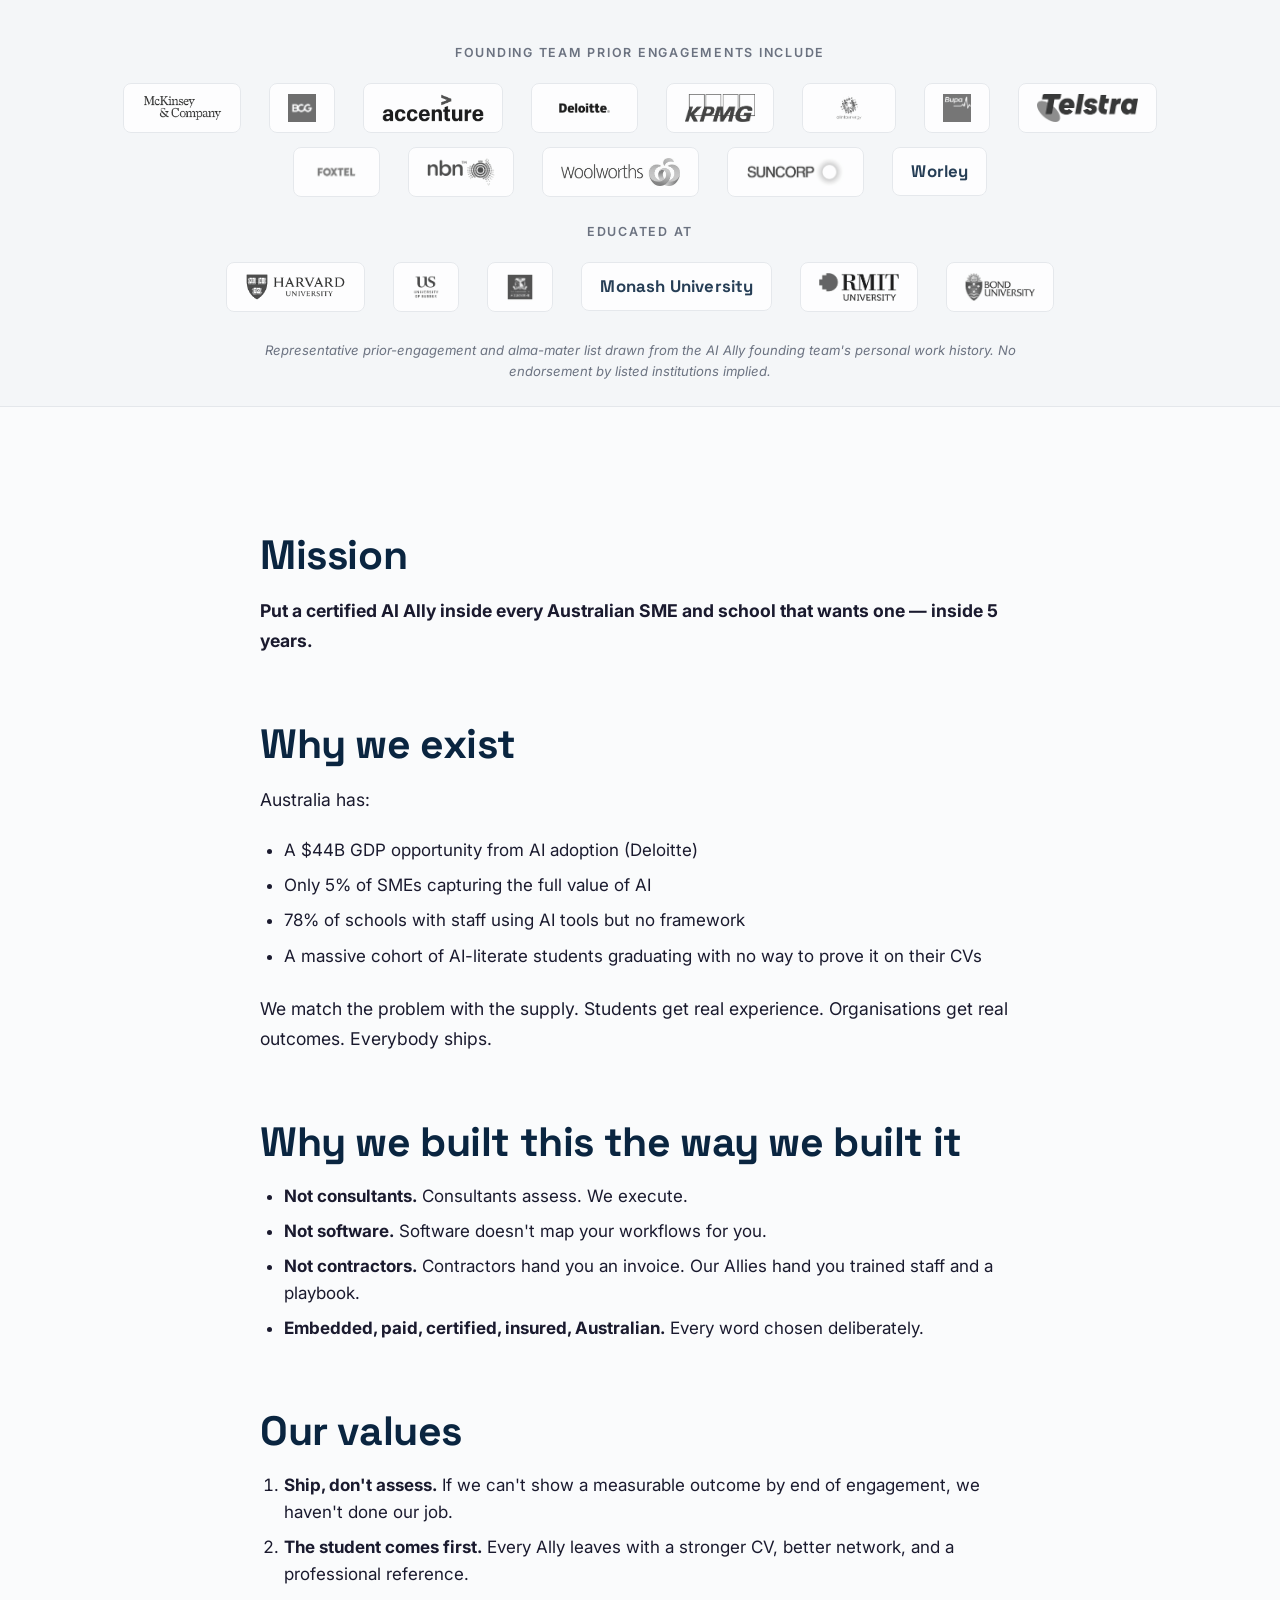
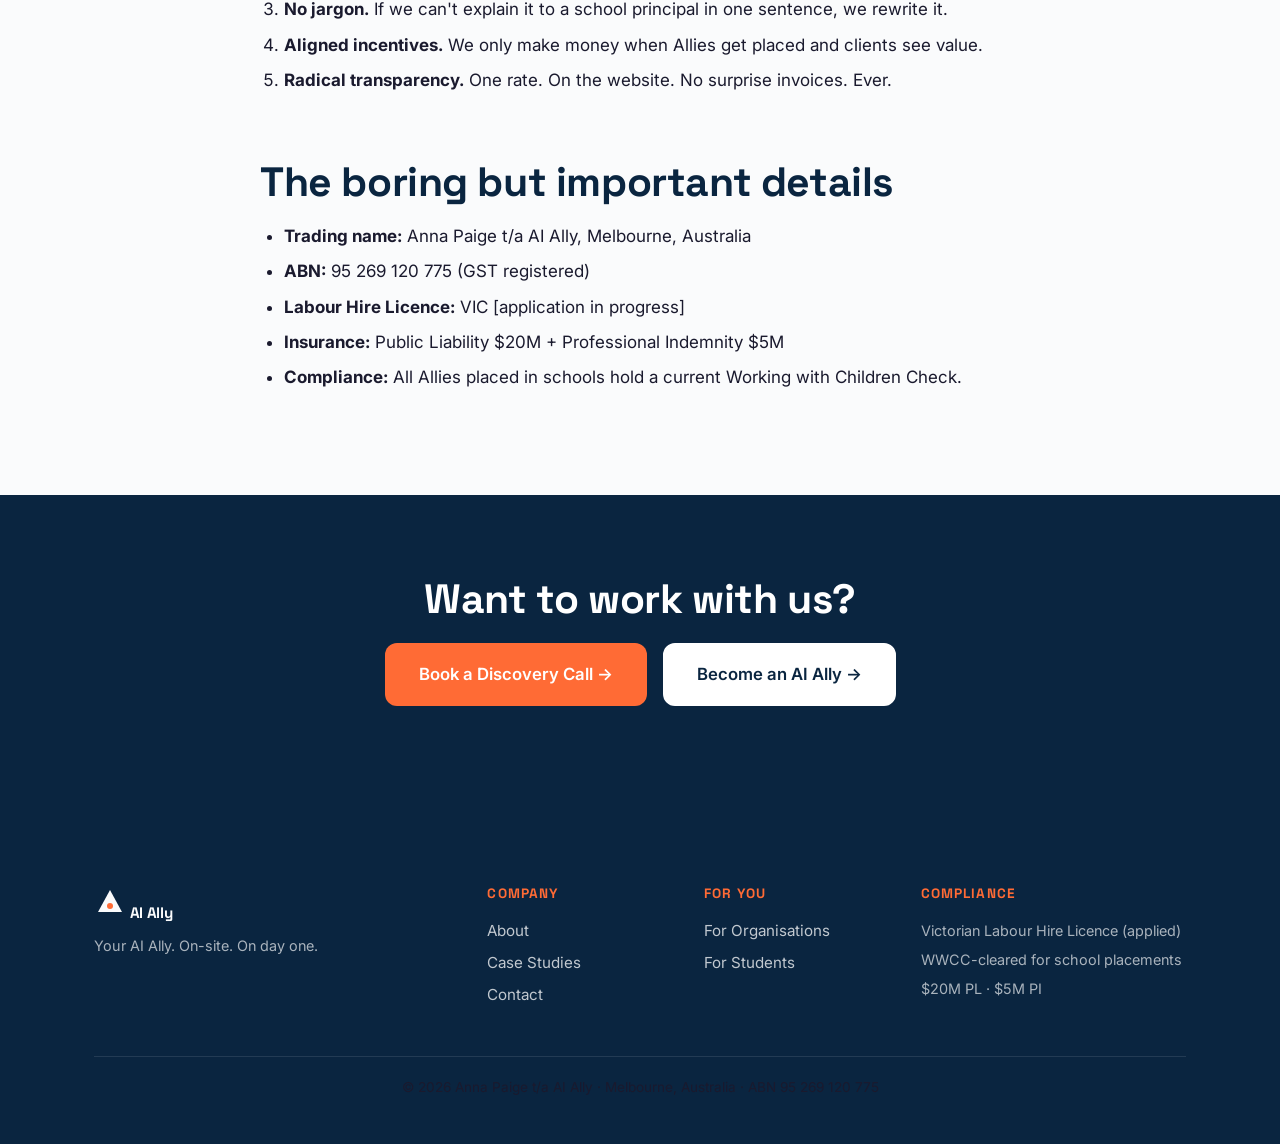
==== commit 60eb8a8b: "Fix compliance claims and remove fabricated testimonials - Changed "Victorian Labour Hire Licensed" " ====
--- a/about.html
+++ b/about.html
@@ -186,7 +186,7 @@
       </div>
       <div>
         <h5>Compliance</h5>
-        <p>Victorian Labour Hire Licensed</p>
+        <p>Victorian Labour Hire Licence (applied)</p>
         <p>WWCC-cleared for school placements</p>
         <p>$20M PL · $5M PI</p>
       </div>
